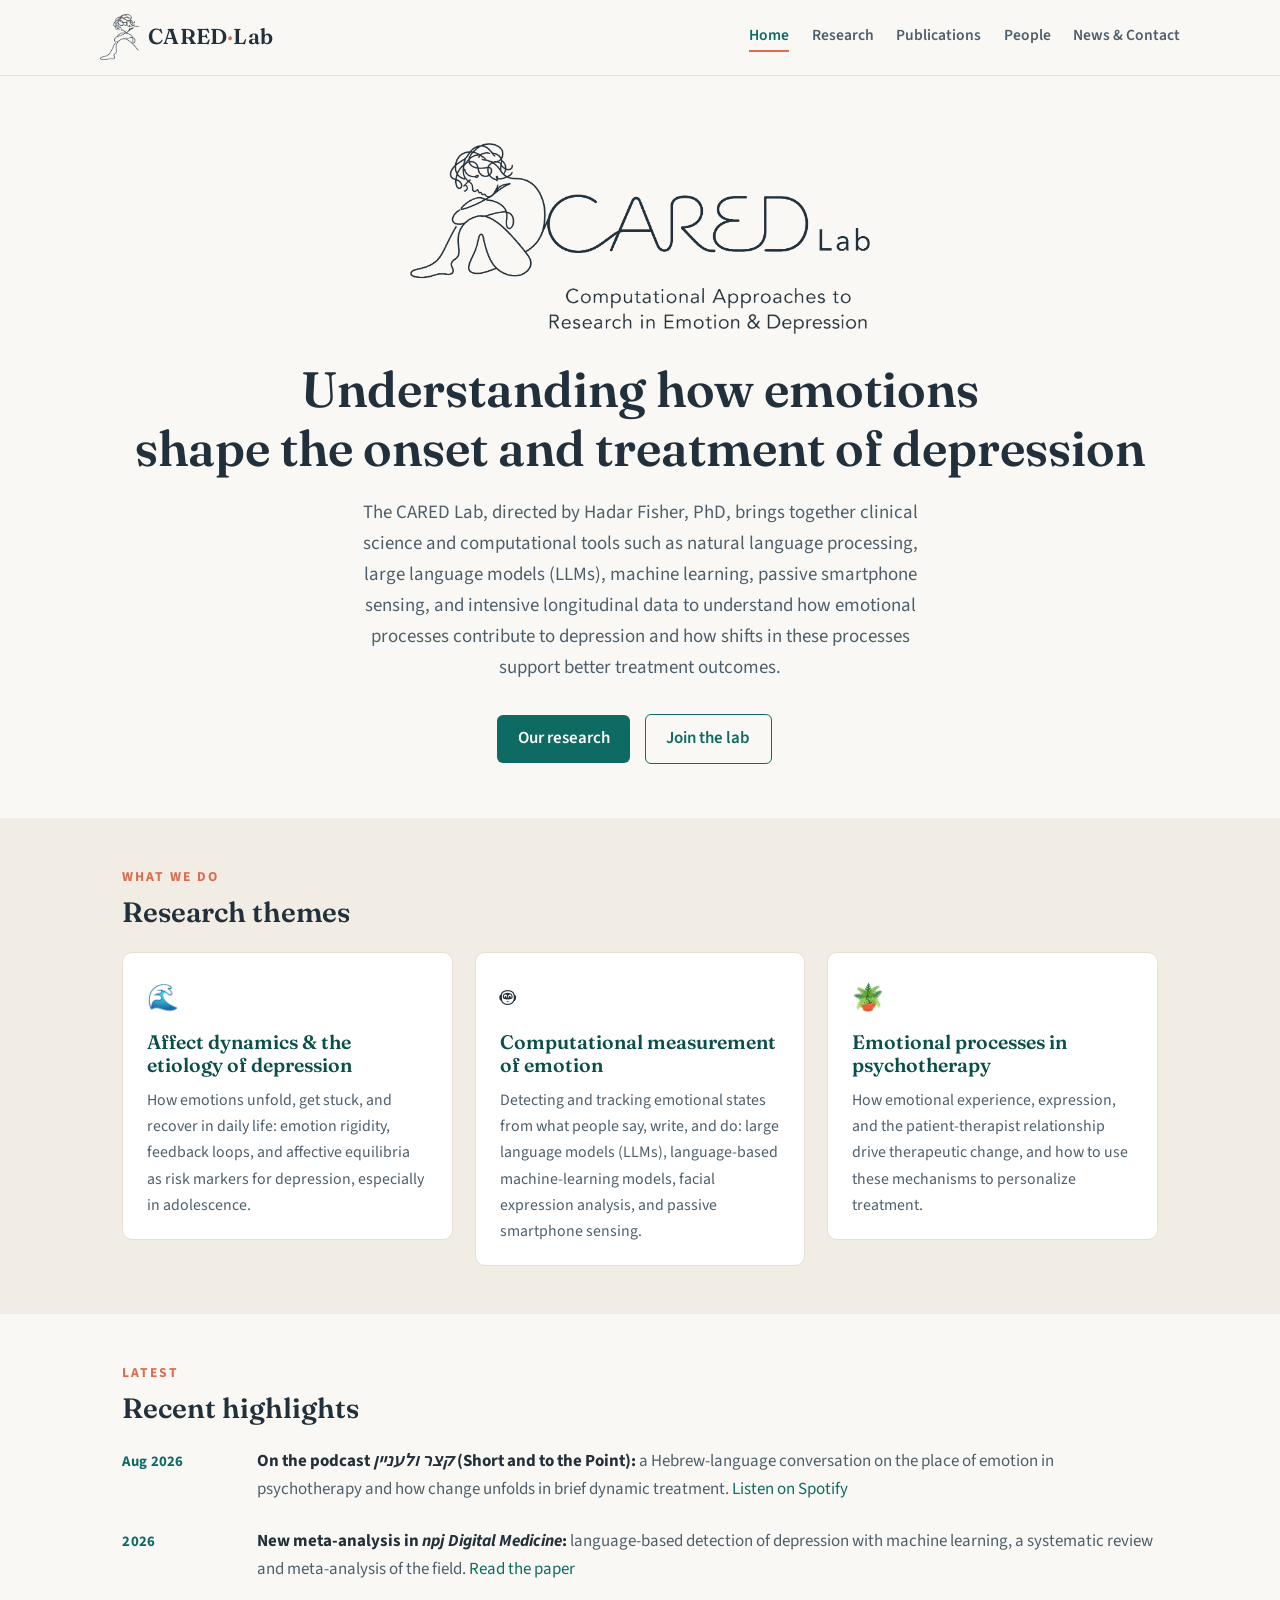
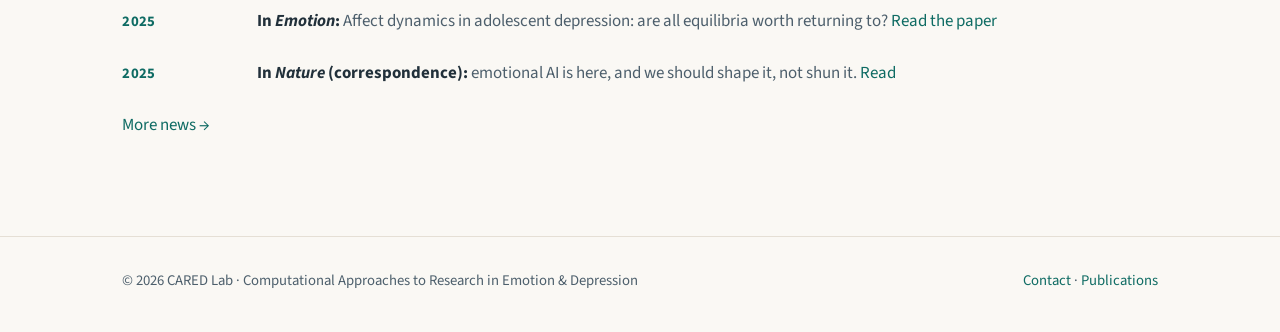
==== index.html @ c93afef9 "Embed the podcast player and add it to homepage highlights Co-Authored-By: Claude Opus 5 <noreply@an" ====
<!DOCTYPE html>
<html lang="en">
<head>
<meta charset="utf-8">
<meta name="viewport" content="width=device-width, initial-scale=1">
<title>CARED Lab | Computational Approaches to Research in Emotion &amp; Depression</title>
<meta name="description" content="The CARED Lab studies emotions in the etiology and treatment of depression using computational methods: NLP, large language models (LLMs), machine learning, passive sensing, and intensive longitudinal data.">
<link rel="canonical" href="https://fisherhadar.github.io/">
<meta property="og:site_name" content="CARED Lab">
<meta property="og:type" content="website">
<meta property="og:title" content="CARED Lab | Computational Approaches to Research in Emotion &amp; Depression">
<meta property="og:description" content="The CARED Lab at Bar-Ilan University studies emotions in the etiology and treatment of depression using computational methods, led by Dr. Hadar Fisher.">
<meta property="og:url" content="https://fisherhadar.github.io/">
<meta property="og:image" content="https://fisherhadar.github.io/images/logo-white-bg.png">
<meta property="og:image:width" content="1944">
<meta property="og:image:height" content="809">
<meta name="twitter:card" content="summary_large_image">
<link rel="preconnect" href="https://fonts.googleapis.com">
<link href="https://fonts.googleapis.com/css2?family=Fraunces:ital,wght@0,400;0,600;1,400&family=Source+Sans+3:wght@400;600;700&display=swap" rel="stylesheet">
<link rel="icon" type="image/png" href="favicon.png">
<link rel="stylesheet" href="css/styles.css">
</head>
<body>

<header class="site">
  <div class="wrap nav-row">
    <a class="brand" href="index.html"><img src="images/logo-mark.png" alt="" class="brand-mark"><span>CARED<span class="dot">&middot;</span>Lab</span></a>
    <nav class="main">
      <a href="index.html" class="active">Home</a>
      <a href="research.html">Research</a>
      <a href="publications.html">Publications</a>
      <a href="people.html">People</a>
      <a href="news.html">News &amp; Contact</a>
    </nav>
  </div>
</header>

<section class="hero">
  <div class="wrap">
    <img src="images/logo.png" alt="CARED Lab: Computational Approaches to Research in Emotion &amp; Depression" class="hero-logo">
    <h1>Understanding how <em>emotions</em><br>shape the onset and treatment of depression</h1>
    <p class="lede">
      The CARED Lab, directed by Hadar Fisher, PhD, brings together clinical science and computational
      tools such as natural language processing, large language models (LLMs), machine learning,
      passive smartphone sensing, and intensive longitudinal data to understand how emotional processes contribute to depression and how
      shifts in these processes support better treatment outcomes.
    </p>
    <a class="btn" href="research.html">Our research</a>
    <a class="btn ghost" href="news.html#join">Join the lab</a>
  </div>
</section>

<section class="band alt">
  <div class="wrap">
    <p class="kicker">What we do</p>
    <h2>Research themes</h2>
    <div class="grid">
      <div class="card">
        <span class="icon">🌊</span>
        <h3>Affect dynamics &amp; the etiology of depression</h3>
        <p>How emotions unfold, get stuck, and recover in daily life: emotion rigidity, feedback loops,
        and affective equilibria as risk markers for depression, especially in adolescence.</p>
      </div>
      <div class="card">
        <span class="icon">🤖</span>
        <h3>Computational measurement of emotion</h3>
        <p>Detecting and tracking emotional states from what people say, write, and do: large language
        models (LLMs), language-based machine-learning models, facial expression analysis, and
        passive smartphone sensing.</p>
      </div>
      <div class="card">
        <span class="icon">🪴</span>
        <h3>Emotional processes in psychotherapy</h3>
        <p>How emotional experience, expression, and the patient-therapist relationship drive
        therapeutic change, and how to use these mechanisms to personalize treatment.</p>
      </div>
    </div>
  </div>
</section>

<section class="band">
  <div class="wrap">
    <p class="kicker">Latest</p>
    <h2>Recent highlights</h2>
    <div class="news-item">
      <div class="news-date">Aug 2026</div>
      <div class="news-body"><b>On the podcast <i lang="he" dir="rtl">&#1511;&#1510;&#1512; &#1493;&#1500;&#1506;&#1504;&#1497;&#1497;&#1503;</i>
        (Short and to the Point):</b> a Hebrew-language conversation on the place of emotion in
        psychotherapy and how change unfolds in brief dynamic treatment.
        <a href="https://open.spotify.com/episode/4RNcQwLAambUAlBUZweH2a">Listen on Spotify</a></div>
    </div>
    <div class="news-item">
      <div class="news-date">2026</div>
      <div class="news-body"><b>New meta-analysis in <i>npj Digital Medicine</i>:</b>
        language-based detection of depression with machine learning, a systematic review and
        meta-analysis of the field. <a href="https://doi.org/10.1038/s41746-026-02448-1">Read the paper</a></div>
    </div>
    <div class="news-item">
      <div class="news-date">2025</div>
      <div class="news-body"><b>In <i>Emotion</i>:</b> Affect dynamics in adolescent depression:
        are all equilibria worth returning to? <a href="https://doi.org/10.1037/emo0001545">Read the paper</a></div>
    </div>
    <div class="news-item">
      <div class="news-date">2025</div>
      <div class="news-body"><b>In <i>Nature</i> (correspondence):</b> emotional AI is here, and we should
        shape it, not shun it. <a href="https://doi.org/10.1038/d41586-025-02699-0">Read</a></div>
    </div>
    <p><a href="news.html">More news →</a></p>
  </div>
</section>

<footer class="site">
  <div class="wrap cols">
    <div>© 2026 CARED Lab · Computational Approaches to Research in Emotion &amp; Depression</div>
    <div><a href="news.html#contact">Contact</a> · <a href="publications.html">Publications</a></div>
  </div>
</footer>

</body>
</html>
---- css/styles.css ----
/* ============================================================
   CARED Lab: Computational Approaches to Research in
   Emotion & Depression
   ============================================================ */

:root {
  --ink: #21303a;          /* main text */
  --ink-soft: #4d5f6c;     /* secondary text */
  --teal: #0e6b63;         /* primary brand */
  --teal-dark: #0a4f49;
  --coral: #dd6b4d;        /* accent */
  --paper: #faf8f4;        /* page background */
  --card: #ffffff;
  --line: #e5dfd5;
  --tag-bg: #eef4f0;
  --max: 1080px;
}

* { margin: 0; padding: 0; box-sizing: border-box; }

html { scroll-behavior: smooth; }

body {
  font-family: "Source Sans 3", -apple-system, BlinkMacSystemFont, "Segoe UI", sans-serif;
  font-size: 1.06rem;
  line-height: 1.65;
  color: var(--ink);
  background: var(--paper);
}

h1, h2, h3, .brand {
  font-family: "Fraunces", Palatino, Georgia, serif;
  font-weight: 600;
  line-height: 1.2;
}

a { color: var(--teal); text-decoration: none; }
a:hover { text-decoration: underline; }

.wrap { max-width: var(--max); margin: 0 auto; padding: 0 1.4rem; }

/* ---------- Header / nav ---------- */
header.site {
  background: var(--paper);
  border-bottom: 1px solid var(--line);
  position: sticky; top: 0; z-index: 10;
}
.nav-row {
  display: flex; align-items: center; justify-content: space-between;
  padding: 0.9rem 0; gap: 1rem; flex-wrap: wrap;
}
.brand { font-size: 1.35rem; color: var(--ink); letter-spacing: 0.2px; display: flex; align-items: center; gap: 0.5rem; }
.brand-mark { height: 46px; width: auto; }
.brand:hover { text-decoration: none; }
.brand .dot { color: var(--coral); }
nav.main { display: flex; gap: 1.4rem; flex-wrap: wrap; }
nav.main a {
  color: var(--ink-soft); font-weight: 600; font-size: 0.97rem;
  padding-bottom: 2px; border-bottom: 2px solid transparent;
}
nav.main a:hover { color: var(--teal); text-decoration: none; }
nav.main a.active { color: var(--teal); border-bottom-color: var(--coral); }

/* ---------- Hero ---------- */
.hero-wave { display: none; }
.hero { padding: 4.2rem 0 3.4rem; position: relative; overflow: hidden; text-align: center; }
.hero h1 {
  font-size: clamp(2rem, 4.6vw, 3.1rem);
  max-width: 45ch;
  margin: 0 auto 1.1rem;
}
.hero h1 em { font-style: normal; color: inherit; }
.hero p.lede {
  font-size: 1.18rem; color: var(--ink-soft); max-width: 62ch; margin: 0 auto 1.6rem;
}
.hero-logo { max-width: 460px; width: 90%; height: auto; display: block; margin: 0 auto 1.6rem; }
.hero .full-name {
  font-size: 0.95rem; letter-spacing: 0.12em; text-transform: uppercase;
  color: var(--coral); font-weight: 700; margin-bottom: 0.9rem;
}

.btn {
  display: inline-block; background: var(--teal); color: #fff; font-weight: 600;
  padding: 0.62rem 1.3rem; border-radius: 6px; margin-right: 0.7rem; margin-top: 0.3rem;
}
.btn:hover { background: var(--teal-dark); text-decoration: none; }
.btn.ghost { background: transparent; color: var(--teal); border: 1.5px solid var(--teal); }
.btn.ghost:hover { background: var(--tag-bg); }

/* ---------- Sections ---------- */
section.band { padding: 3rem 0; }
section.band.alt { background: #f2ede4; }
.kicker {
  font-size: 0.85rem; letter-spacing: 0.14em; text-transform: uppercase;
  color: var(--coral); font-weight: 700; margin-bottom: 0.5rem;
}
section h2 { font-size: 1.75rem; margin-bottom: 1.4rem; }

/* ---------- Cards ---------- */
.grid { display: grid; gap: 1.4rem; grid-template-columns: repeat(auto-fit, minmax(280px, 1fr)); align-items: start; }
.card {
  background: var(--card); border: 1px solid var(--line); border-radius: 10px;
  padding: 1.5rem 1.5rem 1.3rem;
}
.card h3 { font-size: 1.22rem; margin-bottom: 0.6rem; color: var(--teal-dark); }
.card p { color: var(--ink-soft); font-size: 0.99rem; }
.card .icon { font-size: 1.6rem; margin-bottom: 0.7rem; display: block; }

/* ---------- Publications ---------- */
.year-heading {
  font-family: "Fraunces", Georgia, serif; font-size: 1.45rem; color: var(--coral);
  margin: 2.2rem 0 0.9rem; border-bottom: 1px solid var(--line); padding-bottom: 0.3rem;
}
ul.pubs { list-style: none; }
ul.pubs li {
  margin-bottom: 1.05rem; padding-left: 1.1rem; position: relative;
  color: var(--ink-soft); font-size: 0.99rem;
}
ul.pubs li::before { content: "▪"; color: var(--coral); position: absolute; left: 0; top: 0.1rem; }
ul.pubs .t { color: var(--ink); }
ul.pubs strong { color: var(--ink); }
.doi { font-size: 0.88rem; white-space: nowrap; }

/* ---------- People ---------- */
.person { display: flex; gap: 1.4rem; align-items: flex-start; flex-wrap: wrap; }
.avatar {
  width: 130px; height: 130px; border-radius: 50%; flex-shrink: 0;
  background: linear-gradient(135deg, var(--teal) 0%, #4da79e 100%);
  color: #fff; display: flex; align-items: center; justify-content: center;
  font-family: "Fraunces", Georgia, serif; font-size: 2.6rem;
  object-fit: cover; border: 3px solid var(--card); box-shadow: 0 2px 10px rgba(33, 48, 58, 0.15);
}
.person .bio { flex: 1; min-width: 260px; }
.person h3 { font-size: 1.35rem; margin-bottom: 0.15rem; }
.person .role { color: var(--coral); font-weight: 600; margin-bottom: 0.8rem; }

/* ---------- News ---------- */
.news-item { display: flex; gap: 1.2rem; margin-bottom: 1.5rem; align-items: baseline; }
.news-date {
  flex-shrink: 0; width: 7.2rem; font-weight: 700; color: var(--teal);
  font-size: 0.92rem; letter-spacing: 0.02em;
}
.news-body { color: var(--ink-soft); }
.news-body b { color: var(--ink); }
.podcast-embed {
  display: block; margin-top: 0.9rem; max-width: 42rem;
  border: 0; border-radius: 12px;
}

/* ---------- Contact ---------- */
.contact-box { background: var(--card); border: 1px solid var(--line); border-radius: 10px; padding: 1.6rem; }
.contact-box p { margin-bottom: 0.5rem; }

/* ---------- Footer ---------- */
footer.site {
  border-top: 1px solid var(--line); margin-top: 3rem;
  padding: 2rem 0 2.4rem; color: var(--ink-soft); font-size: 0.92rem;
}
footer.site .cols { display: flex; justify-content: space-between; gap: 1rem; flex-wrap: wrap; }

h3.principle { font-size: 1.3rem; margin: 1.8rem 0 0.5rem; color: var(--teal-dark); }

/* ---------- Expandable research cards ---------- */
details.card summary {
  cursor: pointer; list-style: none; position: relative;
}
details.card summary::-webkit-details-marker { display: none; }
details.card summary .more {
  display: inline-block; margin-top: 0.8rem; font-weight: 700; font-size: 0.88rem;
  color: var(--coral);
}
details.card summary .more::after { content: " +"; }
details.card[open] summary .more { display: none; }
details.card summary:hover .more { text-decoration: underline; }
details.card summary:hover h3 { color: var(--coral); }
details.card[open] summary > p { display: none; }
.card-full { margin-top: 0.2rem; }
.card-full p { color: var(--ink-soft); font-size: 0.99rem; margin-bottom: 0.8rem; }
.card-full b { color: var(--ink); }

/* ---------- Misc ---------- */
.tag {
  display: inline-block; background: var(--tag-bg); color: var(--teal-dark);
  border-radius: 999px; padding: 0.12rem 0.75rem; font-size: 0.83rem;
  font-weight: 600; margin: 0 0.35rem 0.45rem 0;
}
.note { font-size: 0.9rem; color: var(--ink-soft); font-style: italic; }
.prose { max-width: 70ch; }
.prose p { margin-bottom: 1rem; }

@media (max-width: 640px) {
  .news-item { flex-direction: column; gap: 0.15rem; }
}
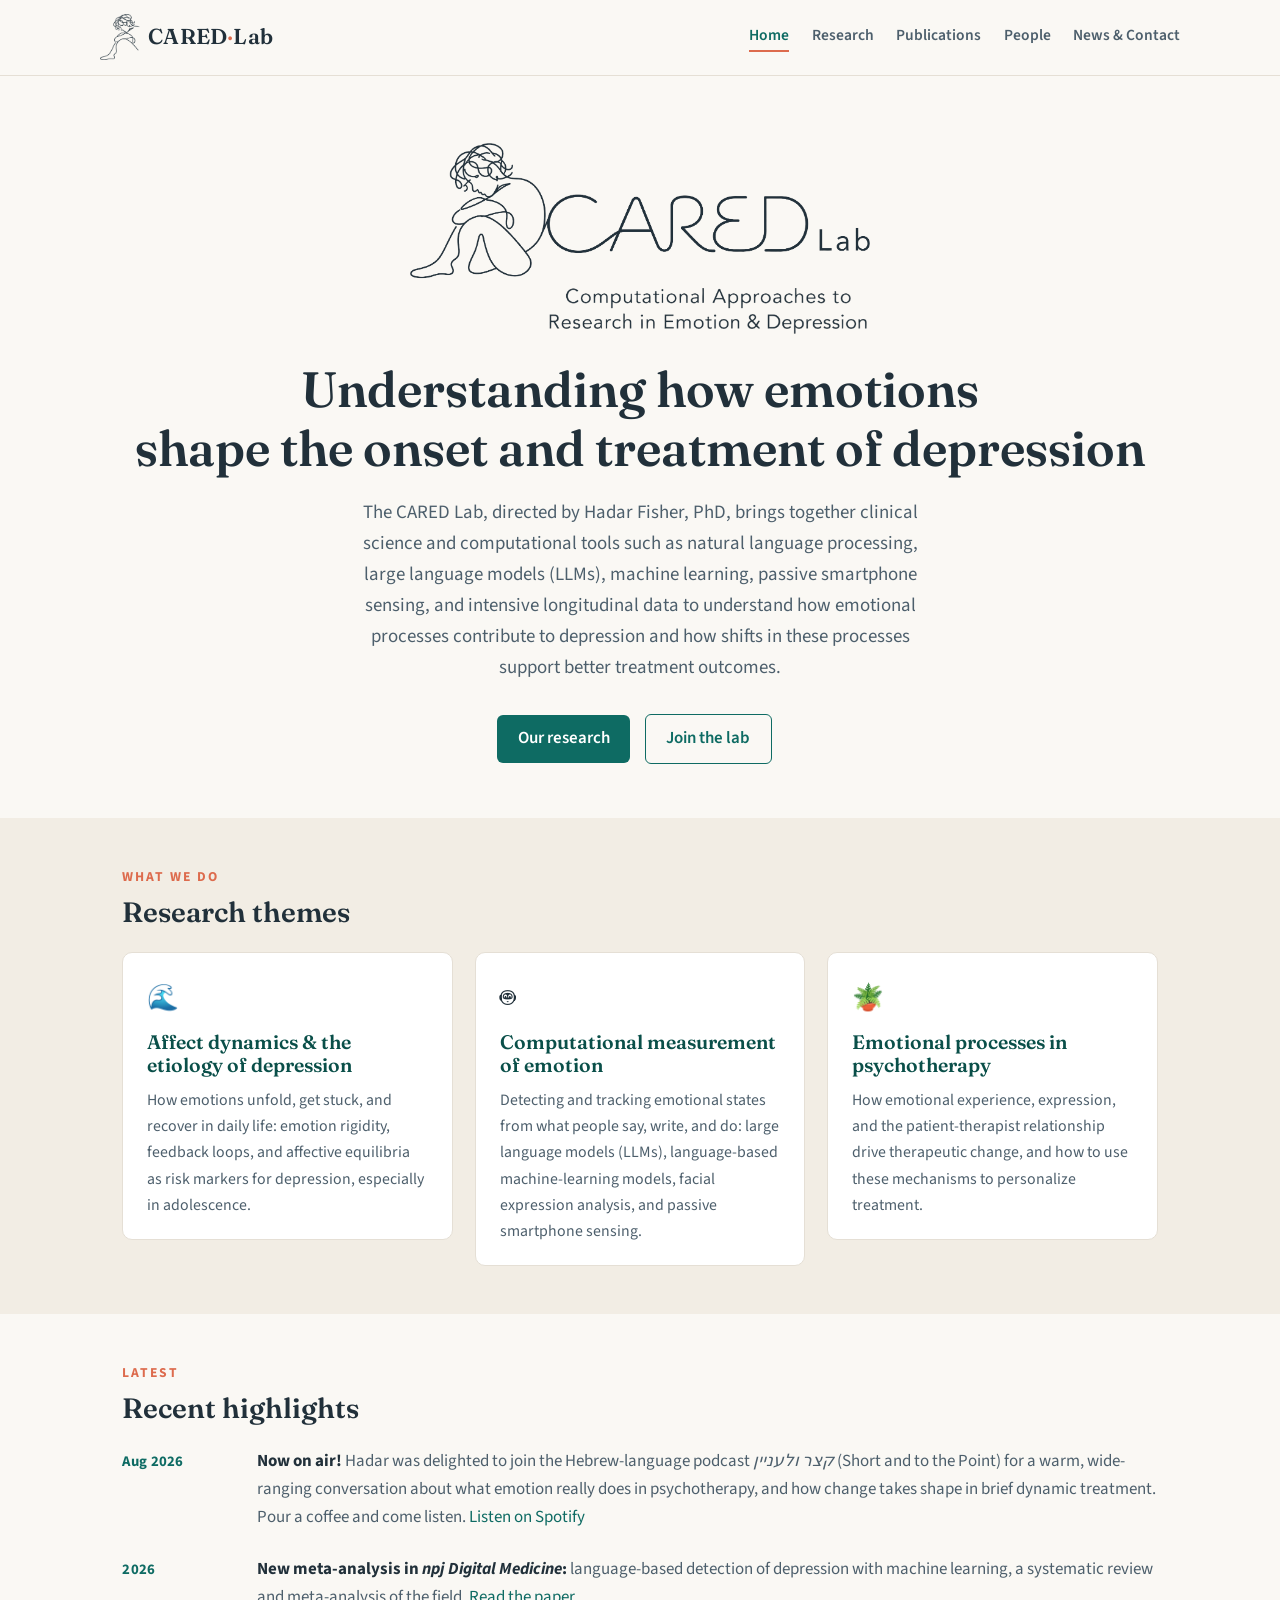
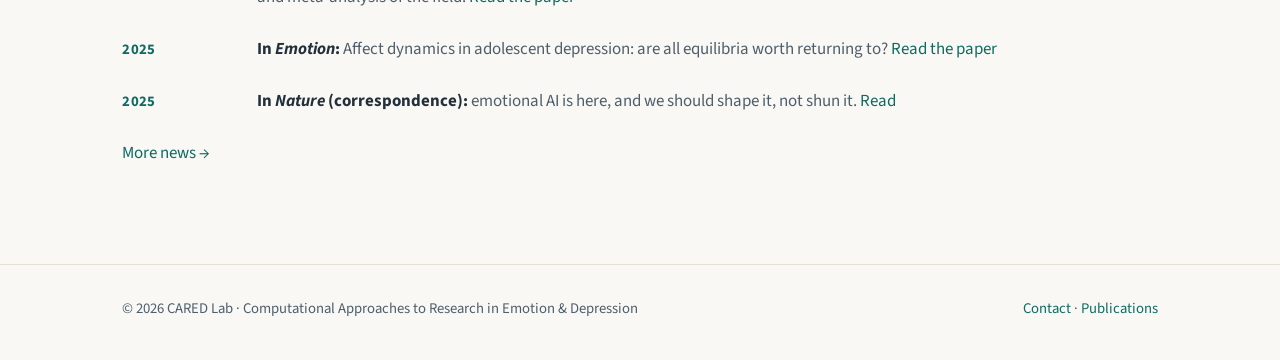
==== commit d66336bd: "Warmer wording for the podcast highlight on the homepage Co-Authored-By: Claude Opus 5 <noreply@anth" ====
--- a/index.html
+++ b/index.html
@@ -84,9 +84,10 @@
     <h2>Recent highlights</h2>
     <div class="news-item">
       <div class="news-date">Aug 2026</div>
-      <div class="news-body"><b>On the podcast <i lang="he" dir="rtl">&#1511;&#1510;&#1512; &#1493;&#1500;&#1506;&#1504;&#1497;&#1497;&#1503;</i>
-        (Short and to the Point):</b> a Hebrew-language conversation on the place of emotion in
-        psychotherapy and how change unfolds in brief dynamic treatment.
+      <div class="news-body"><b>Now on air!</b> Hadar was delighted to join the Hebrew-language
+        podcast <i lang="he" dir="rtl">&#1511;&#1510;&#1512; &#1493;&#1500;&#1506;&#1504;&#1497;&#1497;&#1503;</i> (Short and to the Point) for a warm,
+        wide-ranging conversation about what emotion really does in psychotherapy, and how change
+        takes shape in brief dynamic treatment. Pour a coffee and come listen.
         <a href="https://open.spotify.com/episode/4RNcQwLAambUAlBUZweH2a">Listen on Spotify</a></div>
     </div>
     <div class="news-item">
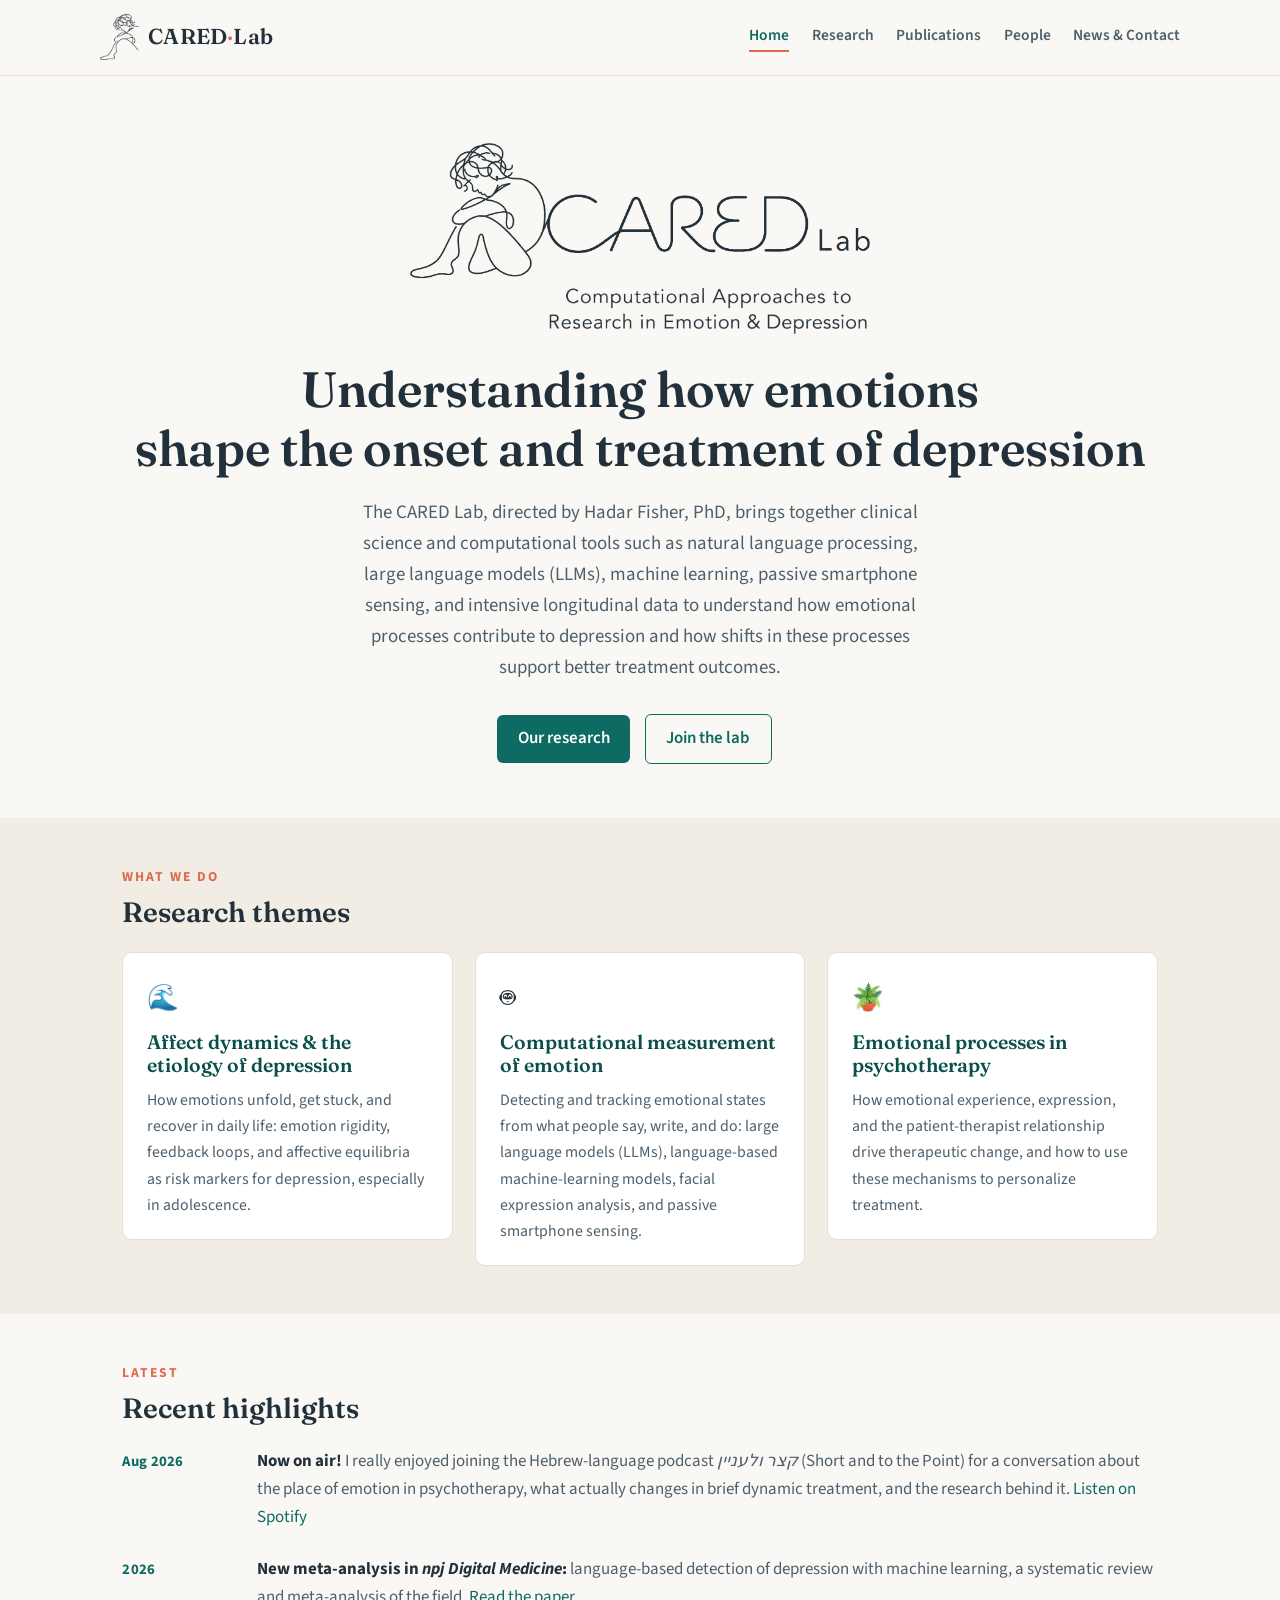
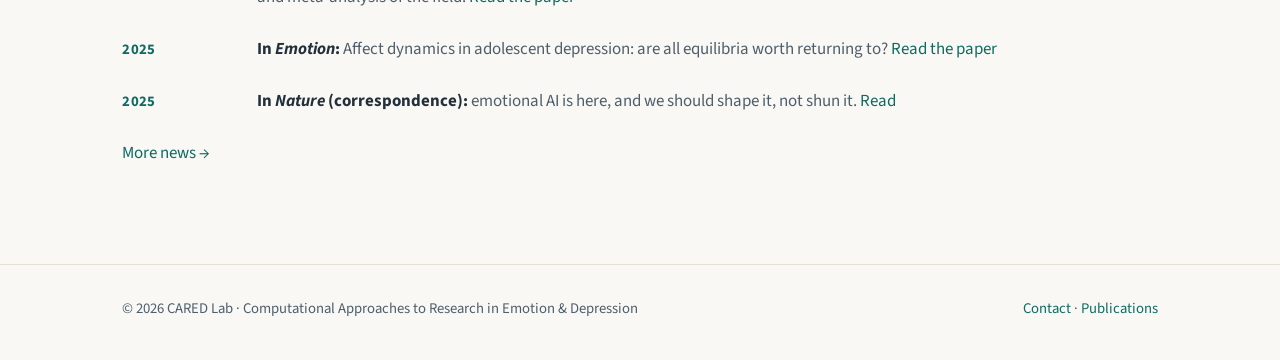
==== commit 4bcf80a2: "Put the podcast highlight in Hadar's first-person voice Co-Authored-By: Claude Opus 5 <noreply@anthr" ====
--- a/index.html
+++ b/index.html
@@ -84,10 +84,10 @@
     <h2>Recent highlights</h2>
     <div class="news-item">
       <div class="news-date">Aug 2026</div>
-      <div class="news-body"><b>Now on air!</b> Hadar was delighted to join the Hebrew-language
-        podcast <i lang="he" dir="rtl">&#1511;&#1510;&#1512; &#1493;&#1500;&#1506;&#1504;&#1497;&#1497;&#1503;</i> (Short and to the Point) for a warm,
-        wide-ranging conversation about what emotion really does in psychotherapy, and how change
-        takes shape in brief dynamic treatment. Pour a coffee and come listen.
+      <div class="news-body"><b>Now on air!</b> I really enjoyed joining the Hebrew-language
+        podcast <i lang="he" dir="rtl">&#1511;&#1510;&#1512; &#1493;&#1500;&#1506;&#1504;&#1497;&#1497;&#1503;</i> (Short and to the Point) for a
+        conversation about the place of emotion in psychotherapy, what actually changes in brief
+        dynamic treatment, and the research behind it.
         <a href="https://open.spotify.com/episode/4RNcQwLAambUAlBUZweH2a">Listen on Spotify</a></div>
     </div>
     <div class="news-item">
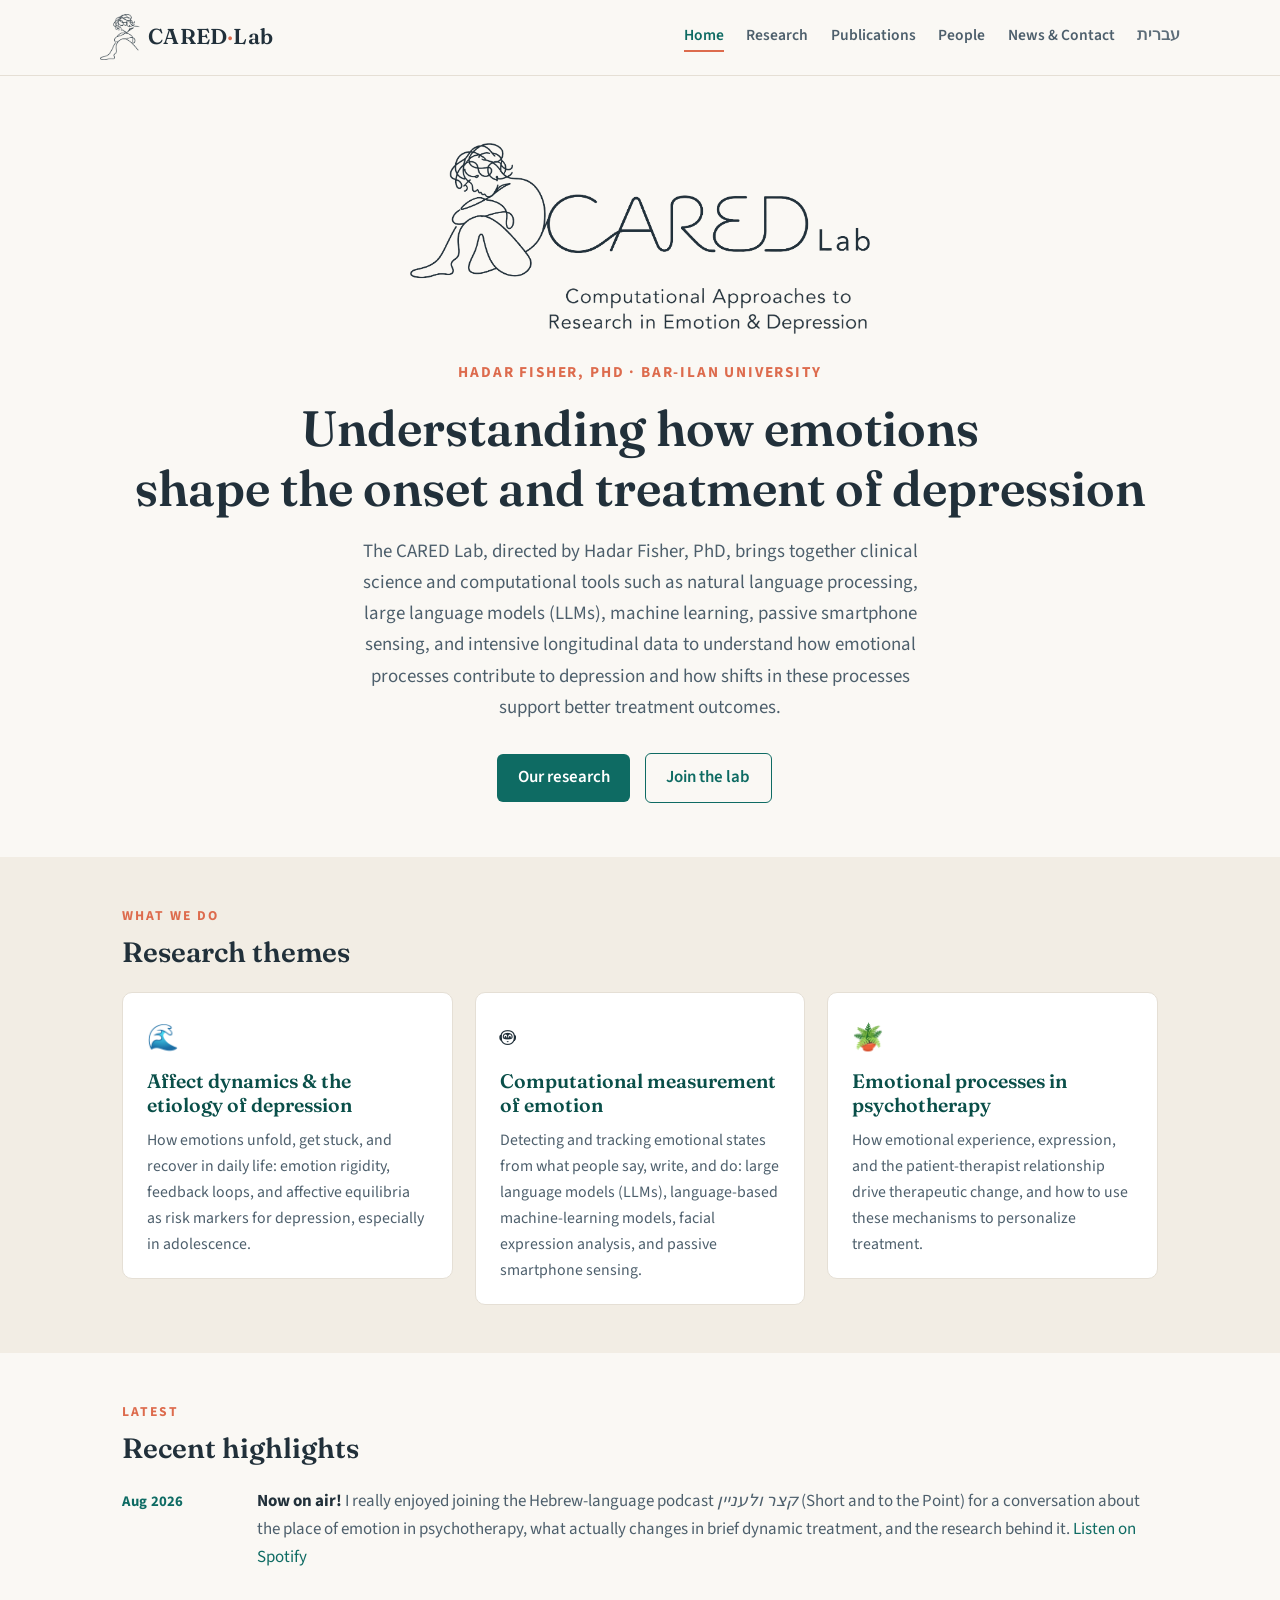
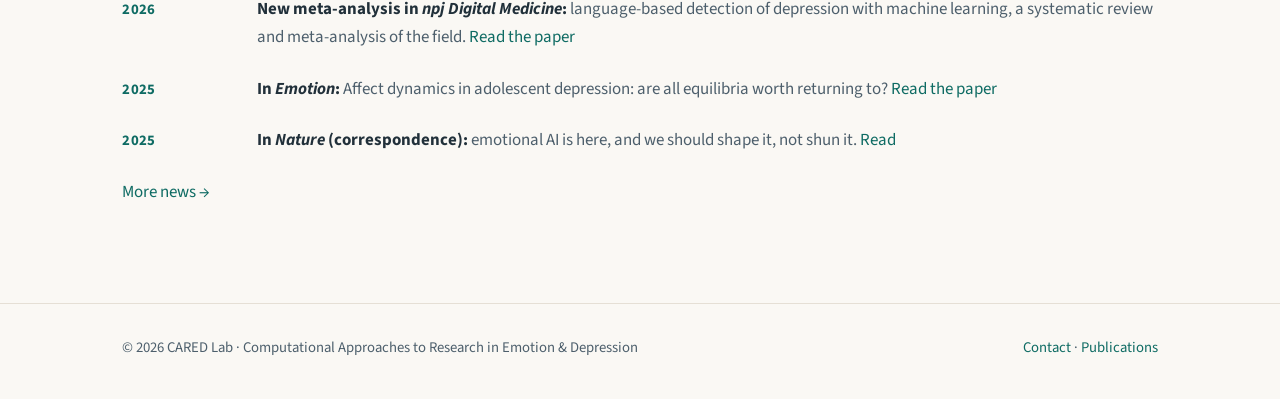
==== commit 437f03b9: "SEO: structured data, name in titles, Hebrew page, fresh sitemap - Add schema.org JSON-LD (ResearchO" ====
--- a/index.html
+++ b/index.html
@@ -3,12 +3,15 @@
 <head>
 <meta charset="utf-8">
 <meta name="viewport" content="width=device-width, initial-scale=1">
-<title>CARED Lab | Computational Approaches to Research in Emotion &amp; Depression</title>
-<meta name="description" content="The CARED Lab studies emotions in the etiology and treatment of depression using computational methods: NLP, large language models (LLMs), machine learning, passive sensing, and intensive longitudinal data.">
+<title>CARED Lab | Hadar Fisher, PhD | Bar-Ilan University</title>
+<meta name="description" content="The CARED Lab, directed by Hadar Fisher, PhD, at Bar-Ilan University studies emotions in the etiology and treatment of depression using computational methods: NLP, large language models (LLMs), machine learning, passive sensing, and intensive longitudinal data.">
 <link rel="canonical" href="https://fisherhadar.github.io/">
+<link rel="alternate" hreflang="en" href="https://fisherhadar.github.io/">
+<link rel="alternate" hreflang="he" href="https://fisherhadar.github.io/he.html">
+<link rel="alternate" hreflang="x-default" href="https://fisherhadar.github.io/">
 <meta property="og:site_name" content="CARED Lab">
 <meta property="og:type" content="website">
-<meta property="og:title" content="CARED Lab | Computational Approaches to Research in Emotion &amp; Depression">
+<meta property="og:title" content="CARED Lab | Hadar Fisher, PhD | Bar-Ilan University">
 <meta property="og:description" content="The CARED Lab at Bar-Ilan University studies emotions in the etiology and treatment of depression using computational methods, led by Dr. Hadar Fisher.">
 <meta property="og:url" content="https://fisherhadar.github.io/">
 <meta property="og:image" content="https://fisherhadar.github.io/images/logo-white-bg.png">
@@ -19,6 +22,139 @@
 <link href="https://fonts.googleapis.com/css2?family=Fraunces:ital,wght@0,400;0,600;1,400&family=Source+Sans+3:wght@400;600;700&display=swap" rel="stylesheet">
 <link rel="icon" type="image/png" href="favicon.png">
 <link rel="stylesheet" href="css/styles.css">
+<script type="application/ld+json">
+{
+  "@context": "https://schema.org",
+  "@graph": [
+    {
+      "@type": "ResearchOrganization",
+      "@id": "https://fisherhadar.github.io/#lab",
+      "name": "CARED Lab",
+      "alternateName": [
+        "Computational Approaches to Research in Emotion & Depression",
+        "מעבדת CARED"
+      ],
+      "url": "https://fisherhadar.github.io/",
+      "logo": "https://fisherhadar.github.io/images/logo-white-bg.png",
+      "image": "https://fisherhadar.github.io/images/logo-white-bg.png",
+      "email": "hadar.fisher@gmail.com",
+      "description": "The CARED Lab studies how emotional processes contribute to the development and treatment of depression, combining clinical science with computational methods including natural language processing, large language models, machine learning, passive smartphone sensing, and intensive longitudinal data.",
+      "parentOrganization": {
+        "@type": "CollegeOrUniversity",
+        "name": "Bar-Ilan University",
+        "url": "https://www.biu.ac.il/"
+      },
+      "address": {
+        "@type": "PostalAddress",
+        "streetAddress": "Anna & Max Webb Psychology Building (902), Department of Psychology",
+        "addressLocality": "Ramat-Gan",
+        "postalCode": "52900",
+        "addressCountry": "IL"
+      },
+      "founder": {
+        "@id": "https://fisherhadar.github.io/#hadar"
+      },
+      "employee": {
+        "@id": "https://fisherhadar.github.io/#hadar"
+      },
+      "knowsAbout": [
+        "affect dynamics",
+        "emotion regulation",
+        "depression",
+        "adolescent depression",
+        "psychotherapy research",
+        "mechanisms of change in psychotherapy",
+        "natural language processing",
+        "large language models",
+        "machine learning",
+        "passive smartphone sensing",
+        "ecological momentary assessment",
+        "digital mental health"
+      ]
+    },
+    {
+      "@type": "Person",
+      "@id": "https://fisherhadar.github.io/#hadar",
+      "name": "Hadar Fisher",
+      "givenName": "Hadar",
+      "familyName": "Fisher",
+      "alternateName": "הדר פישר",
+      "honorificPrefix": "Dr.",
+      "honorificSuffix": "PhD",
+      "jobTitle": [
+        "Assistant Professor",
+        "Principal Investigator, CARED Lab"
+      ],
+      "url": "https://fisherhadar.github.io/",
+      "mainEntityOfPage": "https://fisherhadar.github.io/people.html",
+      "image": "https://fisherhadar.github.io/images/hadar.jpg",
+      "email": "hadar.fisher@gmail.com",
+      "description": "Clinical psychologist and Assistant Professor in the Department of Psychology at Bar-Ilan University, where she directs the CARED Lab. Her research examines how emotional processes contribute to the development and treatment of depression.",
+      "worksFor": [
+        {
+          "@id": "https://fisherhadar.github.io/#lab"
+        },
+        {
+          "@type": "CollegeOrUniversity",
+          "name": "Bar-Ilan University",
+          "url": "https://www.biu.ac.il/"
+        }
+      ],
+      "affiliation": {
+        "@id": "https://fisherhadar.github.io/#lab"
+      },
+      "alumniOf": [
+        {
+          "@type": "CollegeOrUniversity",
+          "name": "Bar-Ilan University"
+        },
+        {
+          "@type": "CollegeOrUniversity",
+          "name": "University of Haifa"
+        },
+        {
+          "@type": "CollegeOrUniversity",
+          "name": "Harvard Medical School"
+        }
+      ],
+      "knowsAbout": [
+        "affect dynamics",
+        "emotion regulation",
+        "depression",
+        "adolescent depression",
+        "psychotherapy research",
+        "mechanisms of change in psychotherapy",
+        "natural language processing",
+        "large language models",
+        "machine learning",
+        "passive smartphone sensing",
+        "ecological momentary assessment",
+        "digital mental health"
+      ],
+      "sameAs": [
+        "https://scholar.google.com/citations?user=SUx04H8AAAAJ",
+        "https://orcid.org/0000-0002-3421-3966",
+        "https://www.researchgate.net/profile/Hadar-Fisher",
+        "https://www.linkedin.com/in/hadar-fisher-67590a111/",
+        "https://cdasr.mclean.harvard.edu/fisher_h/"
+      ]
+    },
+    {
+      "@type": "WebSite",
+      "@id": "https://fisherhadar.github.io/#website",
+      "url": "https://fisherhadar.github.io/",
+      "name": "CARED Lab",
+      "inLanguage": [
+        "en",
+        "he"
+      ],
+      "publisher": {
+        "@id": "https://fisherhadar.github.io/#lab"
+      }
+    }
+  ]
+}
+</script>
 </head>
 <body>
 
@@ -31,6 +167,7 @@
       <a href="publications.html">Publications</a>
       <a href="people.html">People</a>
       <a href="news.html">News &amp; Contact</a>
+      <a href="he.html" lang="he" class="nav-he">&#1506;&#1489;&#1512;&#1497;&#1514;</a>
     </nav>
   </div>
 </header>
@@ -38,6 +175,7 @@
 <section class="hero">
   <div class="wrap">
     <img src="images/logo.png" alt="CARED Lab: Computational Approaches to Research in Emotion &amp; Depression" class="hero-logo">
+    <p class="full-name">Hadar Fisher, PhD <span class="dot">&middot;</span> Bar-Ilan University</p>
     <h1>Understanding how <em>emotions</em><br>shape the onset and treatment of depression</h1>
     <p class="lede">
       The CARED Lab, directed by Hadar Fisher, PhD, brings together clinical science and computational
--- a/css/styles.css
+++ b/css/styles.css
@@ -185,6 +185,12 @@
   font-weight: 600; margin: 0 0.35rem 0.45rem 0;
 }
 .note { font-size: 0.9rem; color: var(--ink-soft); font-style: italic; }
+/* ---------- RTL (Hebrew page) ---------- */
+[dir="rtl"] .btn { margin-right: 0; margin-left: 0.7rem; }
+[dir="rtl"] ul.pubs li { padding-left: 0; padding-right: 1.1rem; }
+[dir="rtl"] ul.pubs li::before { left: auto; right: 0; }
+.nav-he { opacity: 0.9; }
+
 .prose { max-width: 70ch; }
 .prose p { margin-bottom: 1rem; }
 
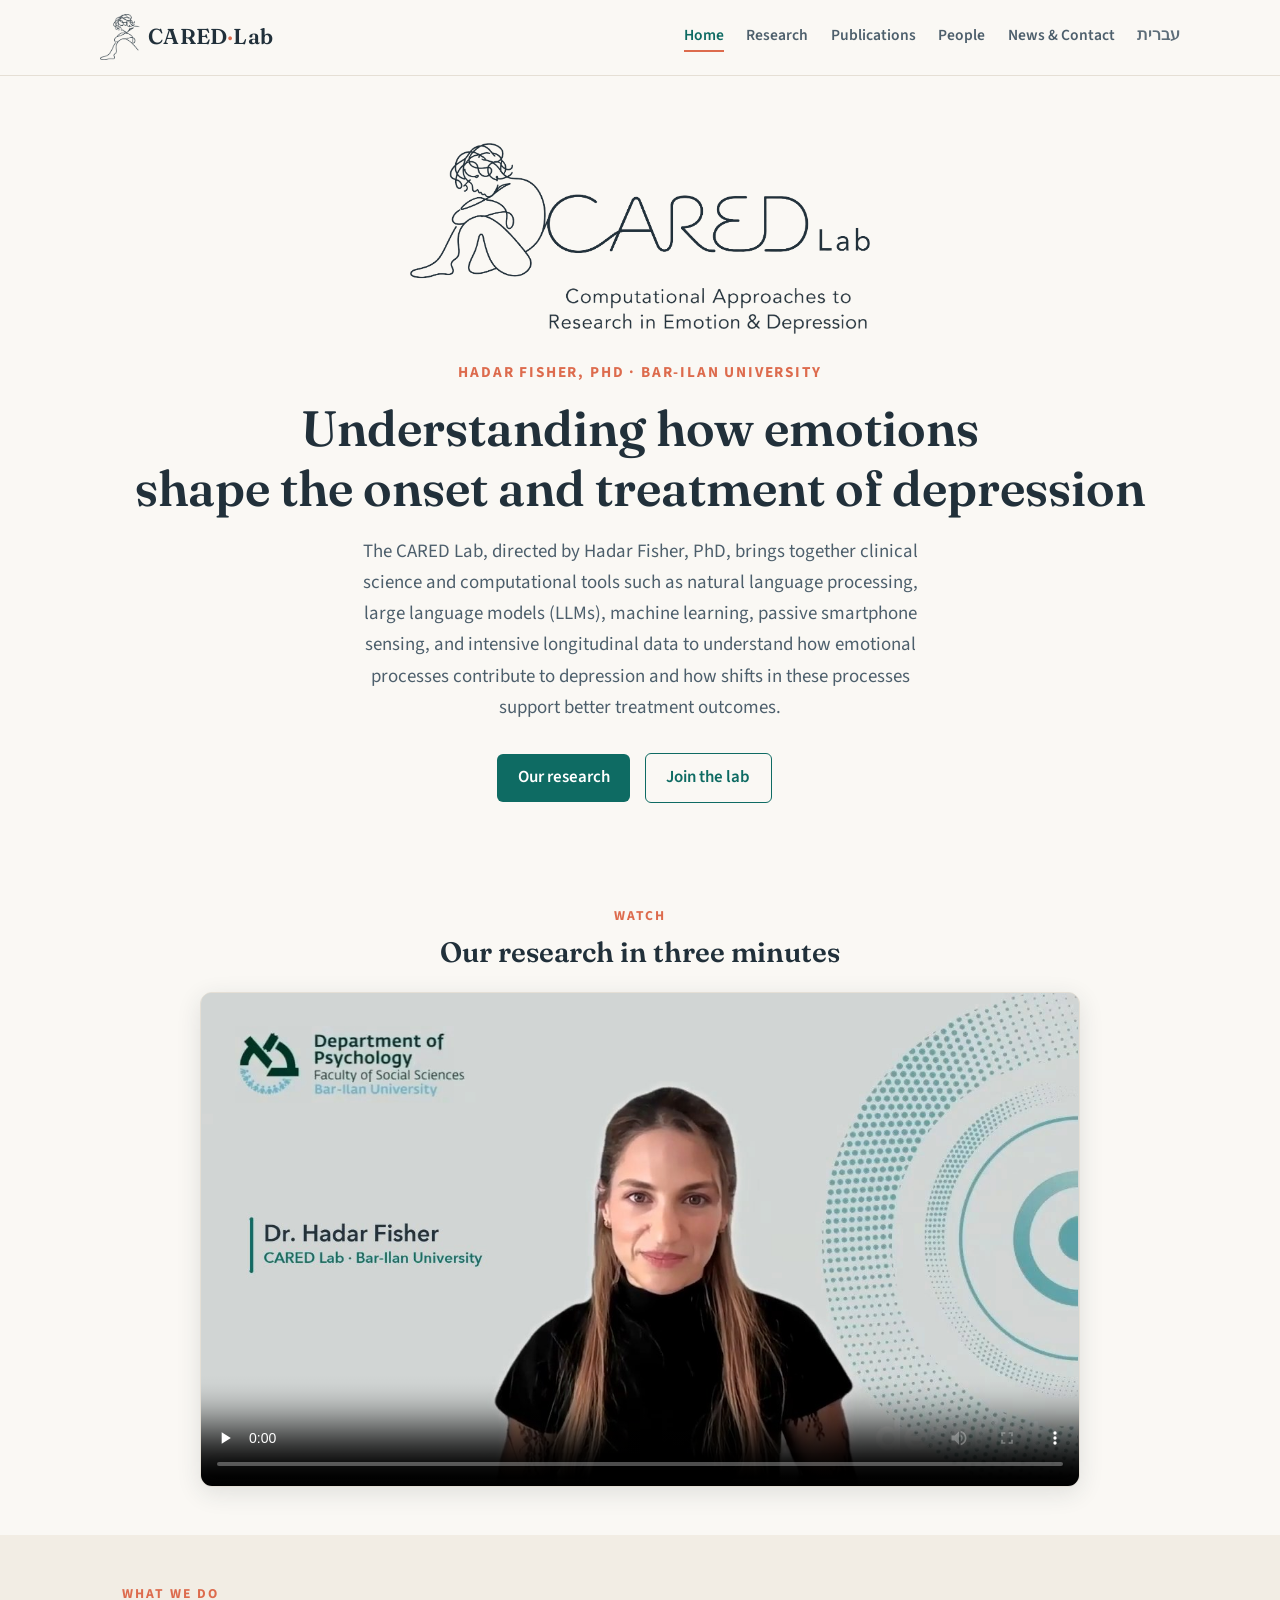
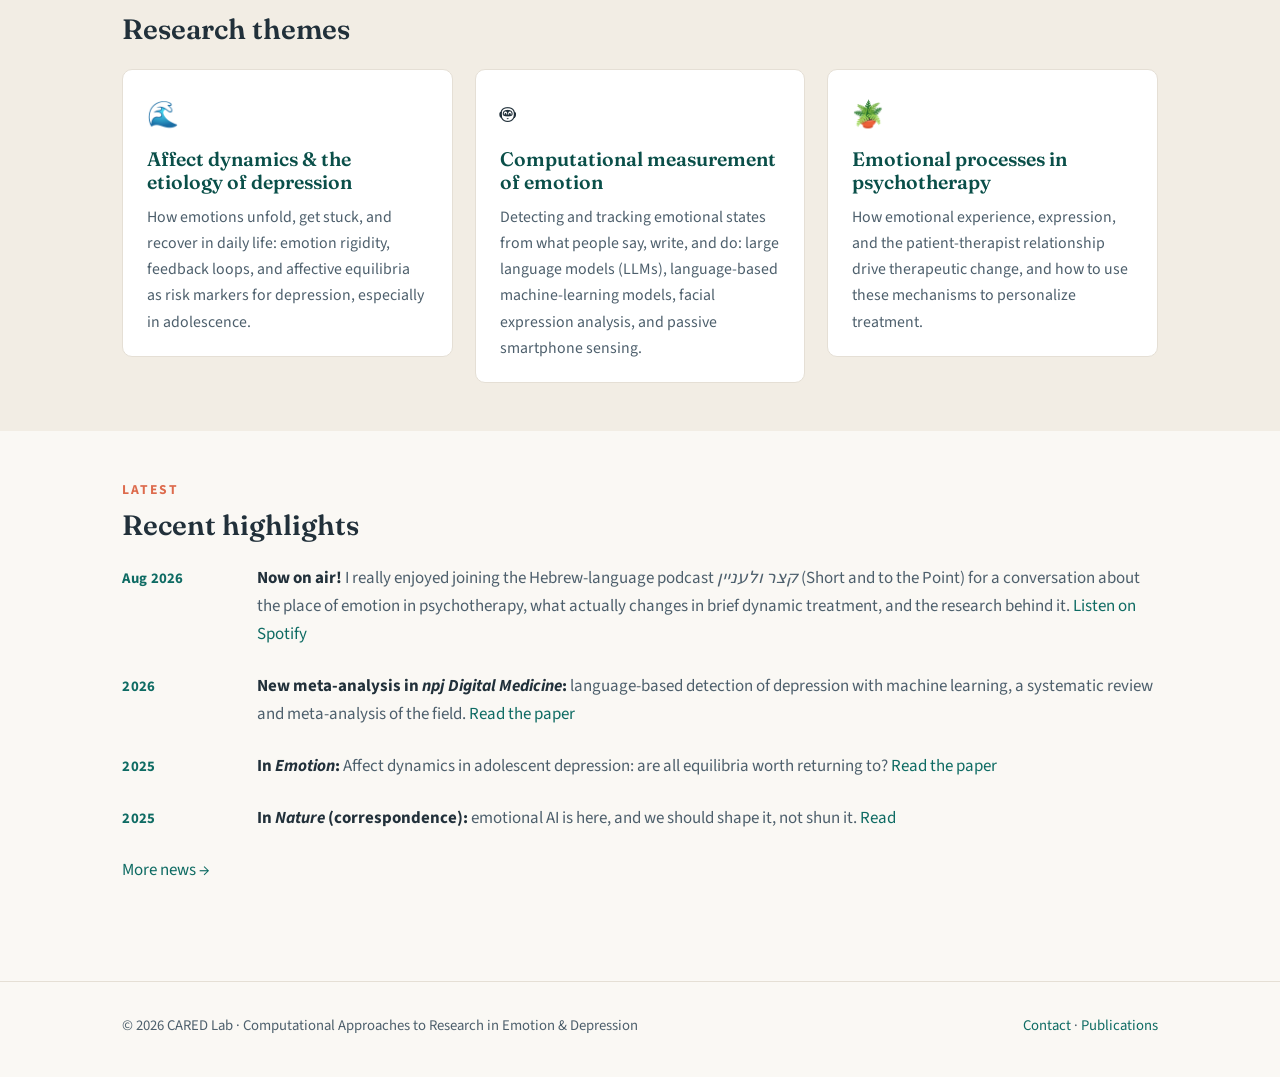
==== commit fb679d90: "Add intro video to home page Three-minute research introduction with animated figures, a cover image" ====
--- a/index.html
+++ b/index.html
@@ -37,7 +37,7 @@
       "url": "https://fisherhadar.github.io/",
       "logo": "https://fisherhadar.github.io/images/logo-white-bg.png",
       "image": "https://fisherhadar.github.io/images/logo-white-bg.png",
-      "email": "hadar.fisher@gmail.com",
+      "email": "hadar.fisher@biu.ac.il",
       "description": "The CARED Lab studies how emotional processes contribute to the development and treatment of depression, combining clinical science with computational methods including natural language processing, large language models, machine learning, passive smartphone sensing, and intensive longitudinal data.",
       "parentOrganization": {
         "@type": "CollegeOrUniversity",
@@ -88,7 +88,7 @@
       "url": "https://fisherhadar.github.io/",
       "mainEntityOfPage": "https://fisherhadar.github.io/people.html",
       "image": "https://fisherhadar.github.io/images/hadar.jpg",
-      "email": "hadar.fisher@gmail.com",
+      "email": "hadar.fisher@biu.ac.il",
       "description": "Clinical psychologist and Assistant Professor in the Department of Psychology at Bar-Ilan University, where she directs the CARED Lab. Her research examines how emotional processes contribute to the development and treatment of depression.",
       "worksFor": [
         {
@@ -151,10 +151,25 @@
       "publisher": {
         "@id": "https://fisherhadar.github.io/#lab"
       }
+    },
+    {
+      "@type": "VideoObject",
+      "@id": "https://fisherhadar.github.io/#intro-video",
+      "name": "The CARED Lab: our research in three minutes",
+      "description": "Dr. Hadar Fisher introduces the CARED Lab's research on how emotion dynamics, such as how quickly people recover from distress, signal rising risk for depression in adolescence, and how the lab studies them with laboratory tasks, daily check-ins, and passive smartphone and wearable sensing.",
+      "thumbnailUrl": "https://fisherhadar.github.io/images/intro-video-poster.jpg",
+      "contentUrl": "https://fisherhadar.github.io/videos/cared-lab-intro.mp4",
+      "uploadDate": "2026-11-11",
+      "duration": "PT3M5S",
+      "inLanguage": "en",
+      "publisher": {
+        "@id": "https://fisherhadar.github.io/#lab"
+      }
     }
   ]
 }
 </script>
+<script data-goatcounter="https://fisherlab.goatcounter.com/count" async src="//gc.zgo.at/count.js"></script>
 </head>
 <body>
 
@@ -185,6 +200,20 @@
     </p>
     <a class="btn" href="research.html">Our research</a>
     <a class="btn ghost" href="news.html#join">Join the lab</a>
+  </div>
+</section>
+
+<section class="band intro-video">
+  <div class="wrap">
+    <p class="kicker">Watch</p>
+    <h2>Our research in three minutes</h2>
+    <div class="video-frame">
+      <video controls playsinline preload="none" poster="images/intro-video-poster.jpg"
+             aria-label="Dr. Hadar Fisher introduces the CARED Lab's research on emotion dynamics and adolescent depression">
+        <source src="videos/cared-lab-intro.mp4" type="video/mp4">
+        <a href="videos/cared-lab-intro.mp4">Watch the introduction video</a>
+      </video>
+    </div>
   </div>
 </section>
 
--- a/css/styles.css
+++ b/css/styles.css
@@ -87,6 +87,15 @@
 .btn.ghost { background: transparent; color: var(--teal); border: 1.5px solid var(--teal); }
 .btn.ghost:hover { background: var(--tag-bg); }
 
+/* ---------- Intro video (home) ---------- */
+section.intro-video { padding-top: 0.4rem; text-align: center; }
+.video-frame {
+  max-width: 880px; margin: 0 auto; aspect-ratio: 16 / 9;
+  border-radius: 12px; overflow: hidden; background: #d1d6d5;
+  border: 1px solid var(--line); box-shadow: 0 6px 24px rgba(33, 48, 58, 0.12);
+}
+.video-frame video { display: block; width: 100%; height: 100%; }
+
 /* ---------- Sections ---------- */
 section.band { padding: 3rem 0; }
 section.band.alt { background: #f2ede4; }
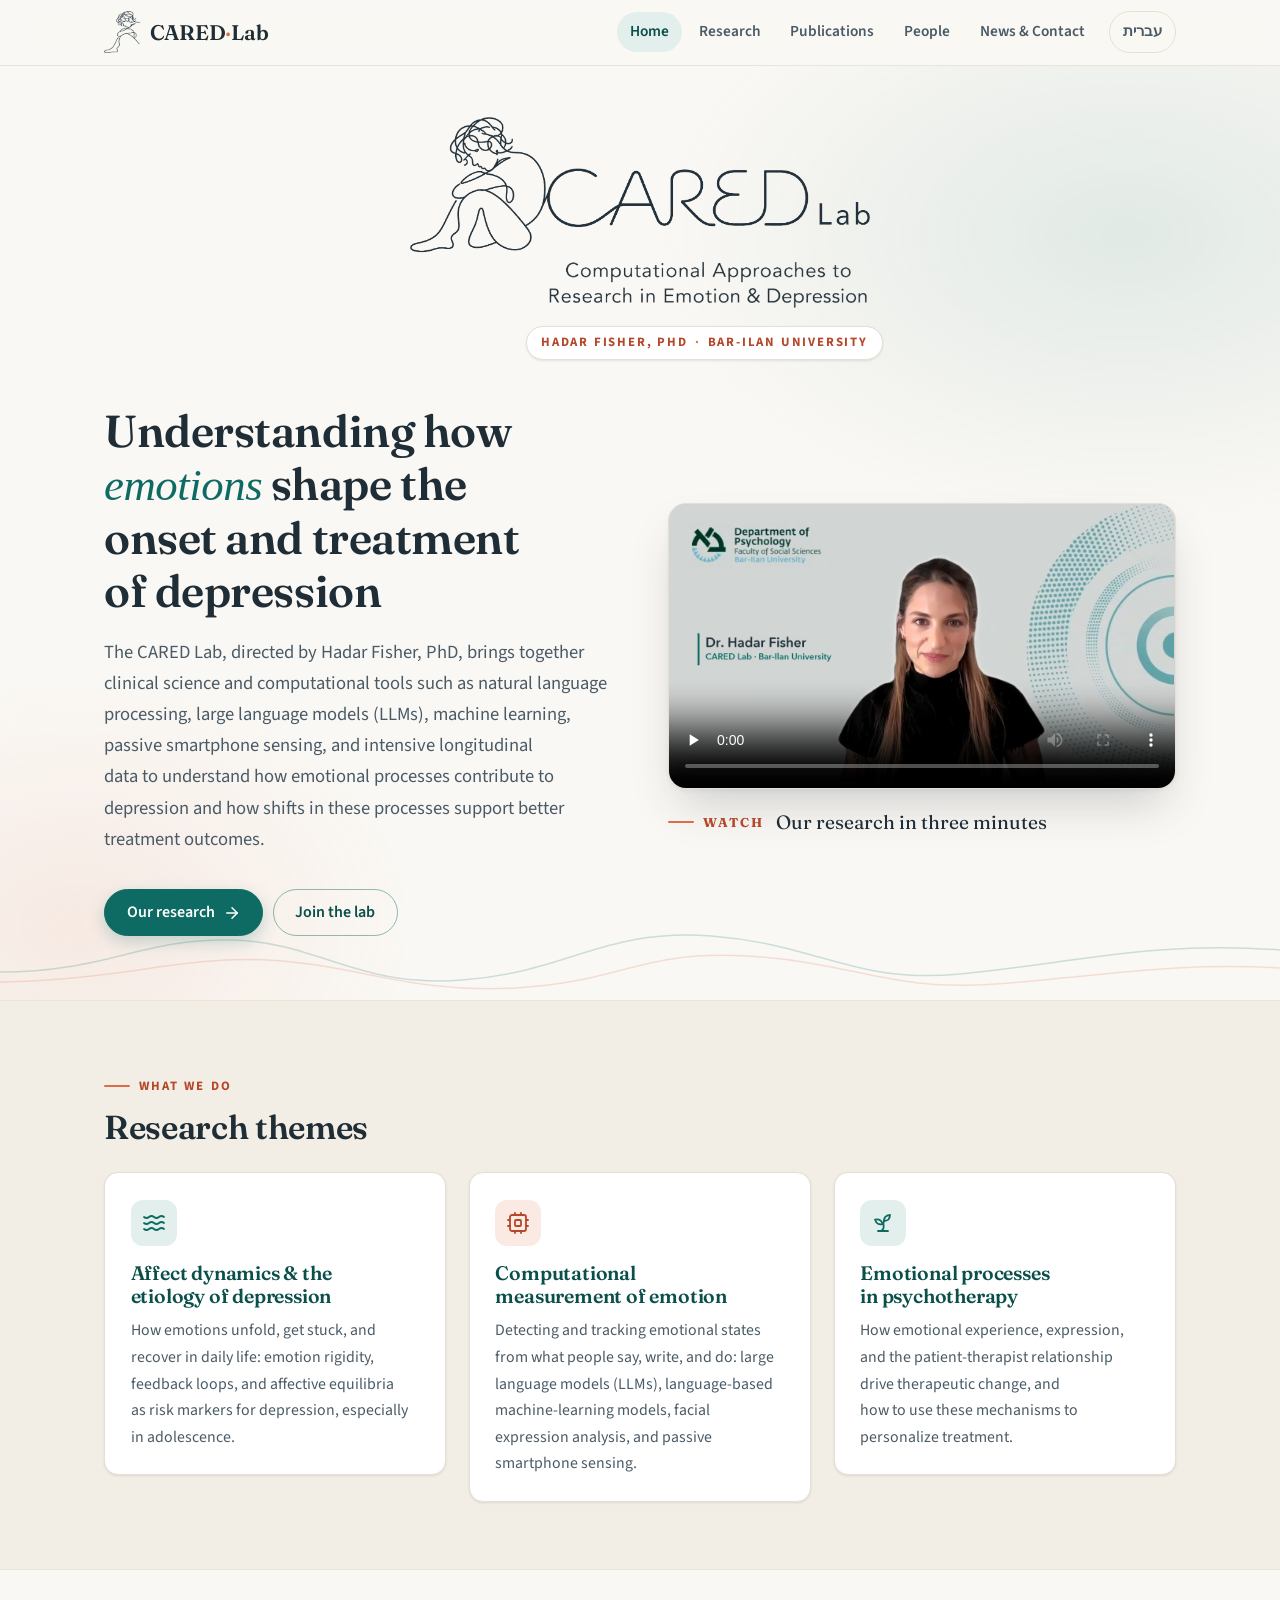
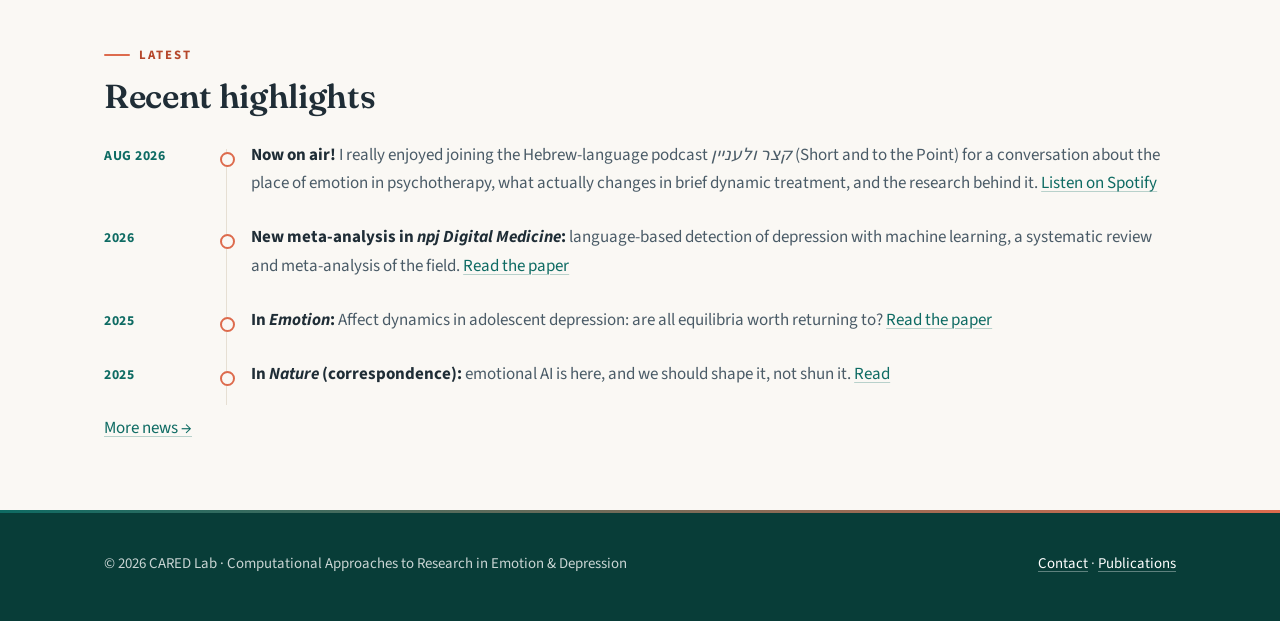
==== commit 889abda2: "Refresh site design - Home: logo centred on top with the name pill under its lettering;   descriptio" ====
--- a/index.html
+++ b/index.html
@@ -187,32 +187,36 @@
   </div>
 </header>
 
-<section class="hero">
+<section class="hero has-video">
   <div class="wrap">
-    <img src="images/logo.png" alt="CARED Lab: Computational Approaches to Research in Emotion &amp; Depression" class="hero-logo">
-    <p class="full-name">Hadar Fisher, PhD <span class="dot">&middot;</span> Bar-Ilan University</p>
-    <h1>Understanding how <em>emotions</em><br>shape the onset and treatment of depression</h1>
-    <p class="lede">
-      The CARED Lab, directed by Hadar Fisher, PhD, brings together clinical science and computational
-      tools such as natural language processing, large language models (LLMs), machine learning,
-      passive smartphone sensing, and intensive longitudinal data to understand how emotional processes contribute to depression and how
-      shifts in these processes support better treatment outcomes.
-    </p>
-    <a class="btn" href="research.html">Our research</a>
-    <a class="btn ghost" href="news.html#join">Join the lab</a>
-  </div>
-</section>
-
-<section class="band intro-video">
-  <div class="wrap">
-    <p class="kicker">Watch</p>
-    <h2>Our research in three minutes</h2>
-    <div class="video-frame">
-      <video controls playsinline preload="none" poster="images/intro-video-poster.jpg"
-             aria-label="Dr. Hadar Fisher introduces the CARED Lab's research on emotion dynamics and adolescent depression">
-        <source src="videos/cared-lab-intro.mp4" type="video/mp4">
-        <a href="videos/cared-lab-intro.mp4">Watch the introduction video</a>
-      </video>
+    <div class="hero-brand">
+      <img src="images/logo.png" alt="CARED Lab: Computational Approaches to Research in Emotion &amp; Depression" class="hero-logo">
+      <div class="brand-name"><p class="full-name">Hadar Fisher, PhD <span class="dot">&middot;</span> Bar-Ilan University</p></div>
+    </div>
+    <div class="hero-grid with-video">
+      <div class="hero-text">
+        <h1>Understanding how <em>emotions</em> shape the onset and treatment of depression</h1>
+        <p class="lede">
+          The CARED Lab, directed by Hadar Fisher, PhD, brings together clinical science and computational
+          tools such as natural language processing, large language models (LLMs), machine learning,
+          passive smartphone sensing, and intensive longitudinal data to understand how emotional processes contribute to depression and how
+          shifts in these processes support better treatment outcomes.
+        </p>
+        <div class="hero-actions">
+          <a class="btn" href="research.html">Our research <svg viewBox="0 0 24 24" fill="none" stroke="currentColor" stroke-width="2" stroke-linecap="round" stroke-linejoin="round" aria-hidden="true"><path d="M5 12h14"/><path d="m12 5 7 7-7 7"/></svg></a>
+          <a class="btn ghost" href="news.html#join">Join the lab</a>
+        </div>
+      </div>
+      <figure class="hero-video">
+        <div class="video-frame">
+          <video controls playsinline preload="none" poster="images/intro-video-poster.jpg"
+                 aria-label="Dr. Hadar Fisher introduces the CARED Lab's research on emotion dynamics and adolescent depression">
+            <source src="videos/cared-lab-intro.mp4" type="video/mp4">
+            <a href="videos/cared-lab-intro.mp4">Watch the introduction video</a>
+          </video>
+        </div>
+        <figcaption><span class="kicker">Watch</span> Our research in three minutes</figcaption>
+      </figure>
     </div>
   </div>
 </section>
@@ -223,20 +227,20 @@
     <h2>Research themes</h2>
     <div class="grid">
       <div class="card">
-        <span class="icon">🌊</span>
+        <span class="icon" aria-hidden="true"><svg viewBox="0 0 24 24" fill="none" stroke="currentColor" stroke-width="1.8" stroke-linecap="round" stroke-linejoin="round"><path d="M2 6c.6.5 1.2 1 2.5 1C7 7 7 5 9.5 5c2.6 0 2.4 2 5 2 2.5 0 2.5-2 5-2 1.3 0 1.9.5 2.5 1"/><path d="M2 12c.6.5 1.2 1 2.5 1 2.5 0 2.5-2 5-2 2.6 0 2.4 2 5 2 2.5 0 2.5-2 5-2 1.3 0 1.9.5 2.5 1"/><path d="M2 18c.6.5 1.2 1 2.5 1 2.5 0 2.5-2 5-2 2.6 0 2.4 2 5 2 2.5 0 2.5-2 5-2 1.3 0 1.9.5 2.5 1"/></svg></span>
         <h3>Affect dynamics &amp; the etiology of depression</h3>
         <p>How emotions unfold, get stuck, and recover in daily life: emotion rigidity, feedback loops,
         and affective equilibria as risk markers for depression, especially in adolescence.</p>
       </div>
       <div class="card">
-        <span class="icon">🤖</span>
+        <span class="icon" aria-hidden="true"><svg viewBox="0 0 24 24" fill="none" stroke="currentColor" stroke-width="1.8" stroke-linecap="round" stroke-linejoin="round"><rect width="16" height="16" x="4" y="4" rx="2"/><rect width="6" height="6" x="9" y="9" rx="1"/><path d="M15 2v2"/><path d="M15 20v2"/><path d="M2 15h2"/><path d="M2 9h2"/><path d="M20 15h2"/><path d="M20 9h2"/><path d="M9 2v2"/><path d="M9 20v2"/></svg></span>
         <h3>Computational measurement of emotion</h3>
         <p>Detecting and tracking emotional states from what people say, write, and do: large language
         models (LLMs), language-based machine-learning models, facial expression analysis, and
         passive smartphone sensing.</p>
       </div>
       <div class="card">
-        <span class="icon">🪴</span>
+        <span class="icon" aria-hidden="true"><svg viewBox="0 0 24 24" fill="none" stroke="currentColor" stroke-width="1.8" stroke-linecap="round" stroke-linejoin="round"><path d="M7 20h10"/><path d="M10 20c5.5-2.5.8-6.4 3-10"/><path d="M9.5 9.4c1.1.8 1.8 2.2 2.3 3.7-2 .4-3.5.4-4.8-.3-1.2-.6-2.3-1.9-3-4.2 2.8-.5 4.4 0 5.5.8z"/><path d="M14.1 6a7 7 0 0 0-1.1 4c1.9-.1 3.3-.6 4.3-1.4 1-1 1.6-2.3 1.7-4.6-2.7.1-4 1-4.9 2z"/></svg></span>
         <h3>Emotional processes in psychotherapy</h3>
         <p>How emotional experience, expression, and the patient-therapist relationship drive
         therapeutic change, and how to use these mechanisms to personalize treatment.</p>
--- a/css/styles.css
+++ b/css/styles.css
@@ -1,208 +1,456 @@
 /* ============================================================
    CARED Lab: Computational Approaches to Research in
    Emotion & Depression
+   ------------------------------------------------------------
+   Design refresh: same brand (teal + coral, Fraunces + Source
+   Sans 3, warm paper), with more structure, depth and polish.
+   Logical properties (inline-start/end) keep the Hebrew page
+   mirrored correctly.
    ============================================================ */
 
 :root {
-  --ink: #21303a;          /* main text */
-  --ink-soft: #4d5f6c;     /* secondary text */
-  --teal: #0e6b63;         /* primary brand */
+  /* Brand */
+  --teal: #0e6b63;          /* primary brand */
   --teal-dark: #0a4f49;
-  --coral: #dd6b4d;        /* accent */
-  --paper: #faf8f4;        /* page background */
+  --teal-deep: #083d38;     /* footer */
+  --teal-tint: #e3efec;     /* icon badges, tags */
+  --coral: #dd6b4d;         /* decorative accent (dots, bars, underlines) */
+  --coral-text: #b5472b;    /* coral for small text: 5:1 on paper */
+  --coral-tint: #fbe9e3;
+
+  /* Neutrals */
+  --ink: #1f2d36;           /* main text */
+  --ink-soft: #4a5b67;      /* secondary text */
+  --paper: #faf8f4;         /* page background */
+  --paper-alt: #f3eee5;     /* alternating bands */
   --card: #ffffff;
-  --line: #e5dfd5;
-  --tag-bg: #eef4f0;
-  --max: 1080px;
+  --line: #e6dfd3;
+
+  /* Shape & depth */
+  --radius: 14px;
+  --radius-sm: 8px;
+  --shadow-sm: 0 1px 2px rgba(31, 45, 54, 0.05), 0 1px 3px rgba(31, 45, 54, 0.06);
+  --shadow-md: 0 4px 10px rgba(31, 45, 54, 0.06), 0 12px 28px rgba(31, 45, 54, 0.08);
+  --ease: cubic-bezier(0.2, 0.7, 0.2, 1);
+
+  --max: 1120px;
+
+  /* Legacy names (kept so nothing else breaks) */
+  --tag-bg: var(--teal-tint);
 }
 
 * { margin: 0; padding: 0; box-sizing: border-box; }
 
-html { scroll-behavior: smooth; }
+html { scroll-behavior: smooth; scroll-padding-top: 5.5rem; }
 
 body {
   font-family: "Source Sans 3", -apple-system, BlinkMacSystemFont, "Segoe UI", sans-serif;
-  font-size: 1.06rem;
-  line-height: 1.65;
+  font-size: 1.0625rem;
+  line-height: 1.68;
   color: var(--ink);
   background: var(--paper);
+  -webkit-font-smoothing: antialiased;
+  text-rendering: optimizeLegibility;
 }
 
 h1, h2, h3, .brand {
   font-family: "Fraunces", Palatino, Georgia, serif;
   font-weight: 600;
-  line-height: 1.2;
-}
-
-a { color: var(--teal); text-decoration: none; }
-a:hover { text-decoration: underline; }
-
-.wrap { max-width: var(--max); margin: 0 auto; padding: 0 1.4rem; }
+  line-height: 1.18;
+  letter-spacing: -0.01em;
+  text-wrap: balance;
+}
+
+p { text-wrap: pretty; }
+
+a {
+  color: var(--teal);
+  text-decoration: underline;
+  text-decoration-color: rgba(14, 107, 99, 0.28);
+  text-underline-offset: 0.18em;
+  text-decoration-thickness: 1px;
+  transition: color 0.18s var(--ease), text-decoration-color 0.18s var(--ease);
+}
+a:hover { color: var(--teal-dark); text-decoration-color: currentColor; }
+
+:focus-visible {
+  outline: 3px solid var(--teal);
+  outline-offset: 3px;
+  border-radius: 4px;
+}
+
+::selection { background: var(--coral-tint); color: var(--ink); }
+
+.wrap { max-width: var(--max); margin: 0 auto; padding: 0 1.5rem; }
 
 /* ---------- Header / nav ---------- */
 header.site {
-  background: var(--paper);
-  border-bottom: 1px solid var(--line);
-  position: sticky; top: 0; z-index: 10;
+  position: sticky; top: 0; z-index: 20;
+  background: rgba(250, 248, 244, 0.86);
+  -webkit-backdrop-filter: saturate(160%) blur(12px);
+  backdrop-filter: saturate(160%) blur(12px);
+  border-bottom: 1px solid rgba(230, 223, 211, 0.8);
 }
 .nav-row {
   display: flex; align-items: center; justify-content: space-between;
-  padding: 0.9rem 0; gap: 1rem; flex-wrap: wrap;
-}
-.brand { font-size: 1.35rem; color: var(--ink); letter-spacing: 0.2px; display: flex; align-items: center; gap: 0.5rem; }
-.brand-mark { height: 46px; width: auto; }
-.brand:hover { text-decoration: none; }
+  padding-block: 0.7rem; gap: 1rem;
+}
+.brand {
+  font-size: 1.32rem; color: var(--ink); text-decoration: none;
+  display: flex; align-items: center; gap: 0.55rem; flex-shrink: 0;
+}
+.brand:hover { color: var(--ink); text-decoration: none; }
+.brand-mark { height: 42px; width: auto; }
 .brand .dot { color: var(--coral); }
-nav.main { display: flex; gap: 1.4rem; flex-wrap: wrap; }
+
+nav.main { display: flex; gap: 0.25rem; align-items: center; }
 nav.main a {
-  color: var(--ink-soft); font-weight: 600; font-size: 0.97rem;
-  padding-bottom: 2px; border-bottom: 2px solid transparent;
-}
-nav.main a:hover { color: var(--teal); text-decoration: none; }
-nav.main a.active { color: var(--teal); border-bottom-color: var(--coral); }
+  color: var(--ink-soft); font-weight: 600; font-size: 0.96rem;
+  text-decoration: none; white-space: nowrap;
+  padding: 0.45rem 0.8rem; border-radius: 999px;
+  transition: background-color 0.18s var(--ease), color 0.18s var(--ease);
+}
+nav.main a:hover { color: var(--teal-dark); background: var(--teal-tint); }
+nav.main a.active { color: var(--teal-dark); background: var(--teal-tint); }
+nav.main a.nav-he {
+  margin-inline-start: 0.5rem;
+  border: 1px solid var(--line);
+}
+
+/* ---------- Buttons ---------- */
+.btn {
+  display: inline-flex; align-items: center; gap: 0.5rem;
+  background: var(--teal); color: #fff; font-weight: 600; font-size: 1rem;
+  text-decoration: none; line-height: 1.2;
+  padding: 0.8rem 1.35rem; min-height: 44px; border-radius: 999px;
+  border: 1.5px solid var(--teal);
+  margin-inline-end: 0.6rem; margin-top: 0.35rem;
+  box-shadow: 0 6px 16px rgba(14, 107, 99, 0.22);
+  transition: background-color 0.2s var(--ease), box-shadow 0.2s var(--ease), transform 0.2s var(--ease);
+}
+.btn:hover {
+  background: var(--teal-dark); border-color: var(--teal-dark); color: #fff;
+  text-decoration: none; transform: translateY(-1px);
+  box-shadow: 0 10px 22px rgba(14, 107, 99, 0.26);
+}
+.btn svg { width: 18px; height: 18px; transition: transform 0.2s var(--ease); }
+.btn:hover svg { transform: translateX(3px); }
+[dir="rtl"] .btn svg { transform: scaleX(-1); }
+[dir="rtl"] .btn:hover svg { transform: scaleX(-1) translateX(3px); }
+.btn.ghost {
+  background: transparent; color: var(--teal-dark); border-color: rgba(14, 107, 99, 0.45);
+  box-shadow: none;
+}
+.btn.ghost:hover { background: var(--teal-tint); border-color: var(--teal); }
 
 /* ---------- Hero ---------- */
 .hero-wave { display: none; }
-.hero { padding: 4.2rem 0 3.4rem; position: relative; overflow: hidden; text-align: center; }
+.hero {
+  position: relative; overflow: hidden;
+  padding: 4.5rem 0 4rem; text-align: center;
+  background:
+    radial-gradient(42rem 26rem at 88% 18%, rgba(14, 107, 99, 0.10), transparent 70%),
+    radial-gradient(30rem 22rem at 6% 92%, rgba(221, 107, 77, 0.10), transparent 70%),
+    var(--paper);
+}
+/* A soft "emotion trajectory" line along the bottom of the hero */
+.hero::after {
+  content: ""; position: absolute; inset-inline: 0; bottom: 0; height: 90px;
+  pointer-events: none; opacity: 0.55;
+  background: url("data:image/svg+xml,%3Csvg xmlns='http://www.w3.org/2000/svg' viewBox='0 0 1440 90' preserveAspectRatio='none'%3E%3Cpath d='M0 62 C 120 62 160 28 260 30 S 400 78 520 70 S 680 18 800 26 S 960 74 1080 64 S 1300 30 1440 40' fill='none' stroke='%230e6b63' stroke-opacity='0.35' stroke-width='1.5'/%3E%3Cpath d='M0 72 C 140 70 200 46 300 50 S 460 84 580 78 S 720 40 840 46 S 1000 82 1120 74 S 1320 52 1440 58' fill='none' stroke='%23dd6b4d' stroke-opacity='0.35' stroke-width='1.5'/%3E%3C/svg%3E") no-repeat bottom / 100% 100%;
+}
+.hero .wrap { position: relative; z-index: 1; }
 .hero h1 {
-  font-size: clamp(2rem, 4.6vw, 3.1rem);
-  max-width: 45ch;
-  margin: 0 auto 1.1rem;
-}
-.hero h1 em { font-style: normal; color: inherit; }
+  font-size: clamp(2.1rem, 4.4vw, 3.35rem);
+  font-weight: 600;
+  max-width: 22ch;
+  margin: 0 auto 1.2rem;
+  color: var(--ink);
+}
+.hero h1 em { font-style: italic; font-weight: 400; color: var(--teal); }
 .hero p.lede {
-  font-size: 1.18rem; color: var(--ink-soft); max-width: 62ch; margin: 0 auto 1.6rem;
+  font-size: 1.16rem; color: var(--ink-soft); max-width: 60ch; margin: 0 auto 1.8rem;
 }
 .hero-logo { max-width: 460px; width: 90%; height: auto; display: block; margin: 0 auto 1.6rem; }
 .hero .full-name {
-  font-size: 0.95rem; letter-spacing: 0.12em; text-transform: uppercase;
-  color: var(--coral); font-weight: 700; margin-bottom: 0.9rem;
-}
-
-.btn {
-  display: inline-block; background: var(--teal); color: #fff; font-weight: 600;
-  padding: 0.62rem 1.3rem; border-radius: 6px; margin-right: 0.7rem; margin-top: 0.3rem;
-}
-.btn:hover { background: var(--teal-dark); text-decoration: none; }
-.btn.ghost { background: transparent; color: var(--teal); border: 1.5px solid var(--teal); }
-.btn.ghost:hover { background: var(--tag-bg); }
+  display: inline-flex; align-items: center; justify-content: center; flex-wrap: wrap;
+  column-gap: 0.45rem; white-space: nowrap;
+  font-size: 0.8rem; letter-spacing: 0.14em; text-transform: uppercase;
+  color: var(--coral-text); font-weight: 700; margin-bottom: 1.1rem;
+  background: var(--card); border: 1px solid var(--line); border-radius: 999px;
+  padding: 0.35rem 0.9rem; box-shadow: var(--shadow-sm);
+}
+.hero .full-name .dot { color: var(--coral); }
+
+/* Two-column hero (home page) */
+.hero-grid {
+  display: grid; grid-template-columns: 1.15fr 1fr; gap: 3rem; align-items: center;
+  text-align: start;
+}
+.hero-grid h1, .hero-grid p.lede { margin-inline: 0; }
+.hero-actions { display: flex; flex-wrap: wrap; align-items: center; }
+
+/* Home hero: logo at the top of the text column (as on the original site), video beside it */
+.hero-grid.with-video { grid-template-columns: 1fr 1fr; gap: 3.5rem; }
+.hero-grid.with-video h1 { font-size: clamp(2rem, 3.5vw, 2.85rem); max-width: 20ch; }
+.hero.has-video { padding-top: 3.2rem; }
+/* Logo centred above both columns; the name pill sits under the logo's text
+   (the lettering spans ~28%-100% of the image width, so centre the pill there) */
+.hero-brand { width: min(460px, 90%); margin: 0 auto 2.8rem; }
+.hero-brand .hero-logo { width: 100%; max-width: none; margin: 0 0 1.1rem; }
+.brand-name { display: flex; justify-content: center; margin-inline-start: 28%; width: 72%; }
+.brand-name .full-name { margin: 0; flex-shrink: 0; }
+.hero-video { margin: 0; }
+.hero-video .video-frame { max-width: none; }
+.hero-video figcaption {
+  display: flex; align-items: center; gap: 0.7rem; margin-top: 1.1rem;
+  font-family: "Fraunces", Georgia, serif; font-size: 1.2rem; color: var(--ink);
+}
+.hero-video figcaption .kicker { margin: 0; }
 
 /* ---------- Intro video (home) ---------- */
-section.intro-video { padding-top: 0.4rem; text-align: center; }
+section.intro-video { text-align: center; }
 .video-frame {
-  max-width: 880px; margin: 0 auto; aspect-ratio: 16 / 9;
-  border-radius: 12px; overflow: hidden; background: #d1d6d5;
-  border: 1px solid var(--line); box-shadow: 0 6px 24px rgba(33, 48, 58, 0.12);
+  max-width: 900px; margin: 0 auto; aspect-ratio: 16 / 9;
+  border-radius: 18px; overflow: hidden; background: #d1d6d5;
+  border: 1px solid var(--line);
+  box-shadow: 0 2px 4px rgba(31, 45, 54, 0.04), 0 24px 48px -12px rgba(31, 45, 54, 0.22);
 }
 .video-frame video { display: block; width: 100%; height: 100%; }
 
 /* ---------- Sections ---------- */
-section.band { padding: 3rem 0; }
-section.band.alt { background: #f2ede4; }
+section.band { padding: 4.2rem 0; }
+section.band.alt {
+  background: var(--paper-alt);
+  border-block: 1px solid rgba(230, 223, 211, 0.7);
+}
 .kicker {
-  font-size: 0.85rem; letter-spacing: 0.14em; text-transform: uppercase;
-  color: var(--coral); font-weight: 700; margin-bottom: 0.5rem;
-}
-section h2 { font-size: 1.75rem; margin-bottom: 1.4rem; }
+  display: inline-flex; align-items: center; gap: 0.6rem;
+  font-size: 0.8rem; letter-spacing: 0.16em; text-transform: uppercase;
+  color: var(--coral-text); font-weight: 700; margin-bottom: 0.6rem;
+}
+.kicker::before {
+  content: ""; width: 1.6rem; height: 2px; border-radius: 2px; background: var(--coral);
+}
+section.intro-video .kicker::before { display: none; }
+section h2 { font-size: clamp(1.6rem, 2.6vw, 2.1rem); margin-bottom: 1.6rem; color: var(--ink); }
 
 /* ---------- Cards ---------- */
-.grid { display: grid; gap: 1.4rem; grid-template-columns: repeat(auto-fit, minmax(280px, 1fr)); align-items: start; }
+.grid {
+  display: grid; gap: 1.4rem;
+  grid-template-columns: repeat(auto-fit, minmax(290px, 1fr));
+  align-items: start;
+}
 .card {
-  background: var(--card); border: 1px solid var(--line); border-radius: 10px;
-  padding: 1.5rem 1.5rem 1.3rem;
+  position: relative;
+  background: var(--card); border: 1px solid var(--line); border-radius: var(--radius);
+  padding: 1.7rem 1.6rem 1.5rem;
+  box-shadow: var(--shadow-sm);
+  transition: box-shadow 0.25s var(--ease), transform 0.25s var(--ease), border-color 0.25s var(--ease);
+}
+.grid > .card:hover {
+  transform: translateY(-3px);
+  box-shadow: var(--shadow-md);
+  border-color: rgba(14, 107, 99, 0.25);
 }
 .card h3 { font-size: 1.22rem; margin-bottom: 0.6rem; color: var(--teal-dark); }
 .card p { color: var(--ink-soft); font-size: 0.99rem; }
-.card .icon { font-size: 1.6rem; margin-bottom: 0.7rem; display: block; }
+.card .icon {
+  display: inline-flex; align-items: center; justify-content: center;
+  width: 46px; height: 46px; border-radius: 12px; margin-bottom: 1rem;
+  background: var(--teal-tint); color: var(--teal);
+  font-size: 1.4rem; /* fallback if an emoji is still used */
+}
+.card .icon svg { width: 24px; height: 24px; }
+.grid > .card:nth-child(3n+2) .icon { background: var(--coral-tint); color: var(--coral-text); }
 
 /* ---------- Publications ---------- */
 .year-heading {
-  font-family: "Fraunces", Georgia, serif; font-size: 1.45rem; color: var(--coral);
-  margin: 2.2rem 0 0.9rem; border-bottom: 1px solid var(--line); padding-bottom: 0.3rem;
-}
+  display: flex; align-items: center; gap: 1rem;
+  font-family: "Fraunces", Georgia, serif; font-size: 1.5rem; color: var(--teal-dark);
+  margin: 2.6rem 0 1rem;
+}
+.year-heading::after { content: ""; flex: 1; height: 1px; background: var(--line); }
 ul.pubs { list-style: none; }
 ul.pubs li {
-  margin-bottom: 1.05rem; padding-left: 1.1rem; position: relative;
-  color: var(--ink-soft); font-size: 0.99rem;
-}
-ul.pubs li::before { content: "▪"; color: var(--coral); position: absolute; left: 0; top: 0.1rem; }
-ul.pubs .t { color: var(--ink); }
+  position: relative; margin: 0 0 0.35rem; color: var(--ink-soft); font-size: 0.99rem;
+  padding: 0.85rem 1rem; padding-inline-start: 1.6rem;
+  border-radius: var(--radius-sm);
+  transition: background-color 0.2s var(--ease);
+}
+ul.pubs li:hover { background: var(--card); box-shadow: var(--shadow-sm); }
+ul.pubs li::before {
+  content: ""; position: absolute; inset-inline-start: 0.55rem; top: 1.45rem;
+  width: 6px; height: 6px; border-radius: 50%; background: var(--coral);
+}
+ul.pubs .t { color: var(--ink); font-weight: 600; }
 ul.pubs strong { color: var(--ink); }
-.doi { font-size: 0.88rem; white-space: nowrap; }
+.doi {
+  display: inline-block; font-size: 0.82rem; font-weight: 600; white-space: nowrap;
+  text-decoration: none; line-height: 1.4;
+  background: var(--teal-tint); color: var(--teal-dark);
+  border-radius: 999px; padding: 0.1rem 0.65rem; margin: 0.25rem 0.15rem 0 0;
+  transition: background-color 0.18s var(--ease), color 0.18s var(--ease);
+}
+.doi:hover { background: var(--teal); color: #fff; text-decoration: none; }
+.doi[href$=".pdf"] { background: var(--coral-tint); color: var(--coral-text); }
+.doi[href$=".pdf"]:hover { background: var(--coral-text); color: #fff; }
 
 /* ---------- People ---------- */
-.person { display: flex; gap: 1.4rem; align-items: flex-start; flex-wrap: wrap; }
+.person {
+  display: flex; gap: 1.6rem; align-items: flex-start; flex-wrap: wrap;
+  background: var(--card); border: 1px solid var(--line); border-radius: var(--radius);
+  padding: 1.8rem; box-shadow: var(--shadow-sm);
+}
 .avatar {
-  width: 130px; height: 130px; border-radius: 50%; flex-shrink: 0;
+  width: 132px; height: 132px; border-radius: 50%; flex-shrink: 0;
   background: linear-gradient(135deg, var(--teal) 0%, #4da79e 100%);
   color: #fff; display: flex; align-items: center; justify-content: center;
   font-family: "Fraunces", Georgia, serif; font-size: 2.6rem;
-  object-fit: cover; border: 3px solid var(--card); box-shadow: 0 2px 10px rgba(33, 48, 58, 0.15);
+  object-fit: cover;
+  border: 4px solid var(--card);
+  box-shadow: 0 0 0 1px var(--line), 0 6px 18px rgba(31, 45, 54, 0.14);
 }
 .person .bio { flex: 1; min-width: 260px; }
-.person h3 { font-size: 1.35rem; margin-bottom: 0.15rem; }
-.person .role { color: var(--coral); font-weight: 600; margin-bottom: 0.8rem; }
-
-/* ---------- News ---------- */
-.news-item { display: flex; gap: 1.2rem; margin-bottom: 1.5rem; align-items: baseline; }
+.person .bio > p:not(.role) { color: var(--ink-soft); }
+.person h3 { font-size: 1.4rem; margin-bottom: 0.3rem; }
+.person .role {
+  display: inline-block; color: var(--coral-text); font-weight: 700;
+  font-size: 0.8rem; letter-spacing: 0.1em; text-transform: uppercase;
+  background: var(--coral-tint); border-radius: 999px; padding: 0.15rem 0.7rem;
+  margin-bottom: 0.9rem;
+}
+
+/* ---------- News (timeline) ---------- */
+.news-item {
+  position: relative; display: flex; gap: 1.4rem; align-items: baseline;
+  padding-bottom: 1.6rem; margin-bottom: 0;
+}
+.news-item::before {          /* vertical line */
+  content: ""; position: absolute; top: 0.55rem; bottom: -0.55rem;
+  inset-inline-start: 7.6rem; width: 1px; background: var(--line);
+}
+.news-item:last-of-type::before { bottom: 0.6rem; }
 .news-date {
-  flex-shrink: 0; width: 7.2rem; font-weight: 700; color: var(--teal);
-  font-size: 0.92rem; letter-spacing: 0.02em;
-}
-.news-body { color: var(--ink-soft); }
+  position: relative; flex-shrink: 0; width: 6.6rem;
+  font-weight: 700; color: var(--teal); font-size: 0.86rem;
+  letter-spacing: 0.04em; text-transform: uppercase;
+}
+.news-date::after {           /* dot on the line */
+  content: ""; position: absolute; top: 0.45rem; inset-inline-start: 7.27rem;
+  width: 11px; height: 11px; border-radius: 50%;
+  background: var(--paper); border: 2.5px solid var(--coral);
+}
+section.band.alt .news-date::after { background: var(--paper-alt); }
+.news-body {
+  color: var(--ink-soft); padding-inline-start: 1.2rem;
+}
 .news-body b { color: var(--ink); }
 .podcast-embed {
   display: block; margin-top: 0.9rem; max-width: 42rem;
-  border: 0; border-radius: 12px;
+  border: 0; border-radius: 12px; box-shadow: var(--shadow-sm);
 }
 
 /* ---------- Contact ---------- */
-.contact-box { background: var(--card); border: 1px solid var(--line); border-radius: 10px; padding: 1.6rem; }
-.contact-box p { margin-bottom: 0.5rem; }
+.contact-box {
+  background: var(--card); border: 1px solid var(--line); border-radius: var(--radius);
+  padding: 1.7rem; box-shadow: var(--shadow-sm);
+  border-top: 3px solid var(--teal);
+}
+.contact-box h3 { color: var(--teal-dark); }
+.contact-box p { margin-bottom: 0.5rem; color: var(--ink-soft); }
 
 /* ---------- Footer ---------- */
 footer.site {
-  border-top: 1px solid var(--line); margin-top: 3rem;
-  padding: 2rem 0 2.4rem; color: var(--ink-soft); font-size: 0.92rem;
-}
+  margin-top: 0;
+  background: var(--teal-deep);
+  color: rgba(255, 255, 255, 0.78);
+  padding: 2.6rem 0 2.8rem; font-size: 0.93rem;
+  position: relative;
+}
+footer.site::before {
+  content: ""; position: absolute; top: 0; inset-inline: 0; height: 3px;
+  background: linear-gradient(90deg, var(--teal) 0%, var(--coral) 100%);
+}
+footer.site a { color: #fff; text-decoration-color: rgba(255, 255, 255, 0.35); }
+footer.site a:hover { text-decoration-color: #fff; }
+footer.site :focus-visible { outline-color: #fff; }
 footer.site .cols { display: flex; justify-content: space-between; gap: 1rem; flex-wrap: wrap; }
 
 h3.principle { font-size: 1.3rem; margin: 1.8rem 0 0.5rem; color: var(--teal-dark); }
 
-/* ---------- Expandable research cards ---------- */
-details.card summary {
-  cursor: pointer; list-style: none; position: relative;
-}
+/* ---------- Expandable cards ---------- */
+details.card summary { cursor: pointer; list-style: none; position: relative; }
 details.card summary::-webkit-details-marker { display: none; }
 details.card summary .more {
-  display: inline-block; margin-top: 0.8rem; font-weight: 700; font-size: 0.88rem;
-  color: var(--coral);
-}
-details.card summary .more::after { content: " +"; }
+  display: inline-flex; align-items: center; gap: 0.35rem;
+  margin-top: 0.9rem; font-weight: 700; font-size: 0.88rem; color: var(--coral-text);
+}
+details.card summary .more::after {
+  content: "+"; display: inline-flex; align-items: center; justify-content: center;
+  width: 20px; height: 20px; border-radius: 50%;
+  background: var(--coral-tint); font-size: 0.95rem; line-height: 1;
+  transition: transform 0.2s var(--ease);
+}
+details.card summary:hover .more::after { transform: rotate(90deg); }
 details.card[open] summary .more { display: none; }
-details.card summary:hover .more { text-decoration: underline; }
-details.card summary:hover h3 { color: var(--coral); }
+details.card summary:hover h3 { color: var(--teal); }
 details.card[open] summary > p { display: none; }
+details.card[open] { border-color: rgba(14, 107, 99, 0.3); box-shadow: var(--shadow-md); }
 .card-full { margin-top: 0.2rem; }
 .card-full p { color: var(--ink-soft); font-size: 0.99rem; margin-bottom: 0.8rem; }
 .card-full b { color: var(--ink); }
 
 /* ---------- Misc ---------- */
 .tag {
-  display: inline-block; background: var(--tag-bg); color: var(--teal-dark);
-  border-radius: 999px; padding: 0.12rem 0.75rem; font-size: 0.83rem;
-  font-weight: 600; margin: 0 0.35rem 0.45rem 0;
-}
-.note { font-size: 0.9rem; color: var(--ink-soft); font-style: italic; }
-/* ---------- RTL (Hebrew page) ---------- */
-[dir="rtl"] .btn { margin-right: 0; margin-left: 0.7rem; }
-[dir="rtl"] ul.pubs li { padding-left: 0; padding-right: 1.1rem; }
-[dir="rtl"] ul.pubs li::before { left: auto; right: 0; }
-.nav-he { opacity: 0.9; }
-
-.prose { max-width: 70ch; }
+  display: inline-block; background: var(--teal-tint); color: var(--teal-dark);
+  border-radius: 999px; padding: 0.14rem 0.75rem; font-size: 0.82rem;
+  font-weight: 600; margin: 0 0 0.45rem 0; margin-inline-end: 0.35rem;
+}
+.note { font-size: 0.92rem; color: var(--ink-soft); font-style: italic; }
+.nav-he { opacity: 1; }
+
+.prose { max-width: 72ch; }
 .prose p { margin-bottom: 1rem; }
 
+/* ---------- Responsive ---------- */
+@media (max-width: 900px) {
+  .hero-grid { grid-template-columns: 1fr; gap: 1.5rem; text-align: center; }
+  .hero-grid h1, .hero-grid p.lede { margin-inline: auto; }
+  .hero-actions { justify-content: center; }
+  .hero-grid.with-video { grid-template-columns: 1fr; gap: 2.4rem; text-align: start; }
+  .hero-grid.with-video h1, .hero-grid.with-video p.lede { margin-inline: 0; }
+  .hero-grid.with-video .hero-actions { justify-content: flex-start; }
+  .hero-brand { width: min(380px, 92%); margin-bottom: 2rem; }
+  .hero-video figcaption { font-size: 1.05rem; }
+}
+
+@media (max-width: 760px) {
+  .nav-row { flex-wrap: wrap; padding-block: 0.6rem 0.4rem; gap: 0.4rem; }
+  nav.main {
+    overflow-x: auto; scrollbar-width: none;
+    margin-inline: -0.8rem; padding-bottom: 0.2rem;
+    width: calc(100% + 1.6rem);
+  }
+  nav.main::-webkit-scrollbar { display: none; }
+  .brand-mark { height: 36px; }
+  .hero { padding: 2.6rem 0 3.2rem; }
+  .hero .full-name { font-size: 0.72rem; letter-spacing: 0.1em; border-radius: 18px; }
+  .brand-name { margin-inline-start: 0; width: 100%; }
+  section.band { padding: 3rem 0; }
+  .person { padding: 1.3rem; }
+  .avatar { width: 104px; height: 104px; }
+}
+
 @media (max-width: 640px) {
-  .news-item { flex-direction: column; gap: 0.15rem; }
-}
+  .news-item { flex-direction: column; gap: 0.2rem; padding-inline-start: 1.4rem; }
+  .news-item::before { inset-inline-start: 0.3rem; top: 0.6rem; }
+  .news-date::after { inset-inline-start: -1.43rem; top: 0.35rem; }
+  .news-body { padding-inline-start: 0; }
+}
+
+@media (prefers-reduced-motion: reduce) {
+  html { scroll-behavior: auto; }
+  *, *::before, *::after { transition: none !important; animation: none !important; }
+  .grid > .card:hover, .btn:hover { transform: none; }
+}
